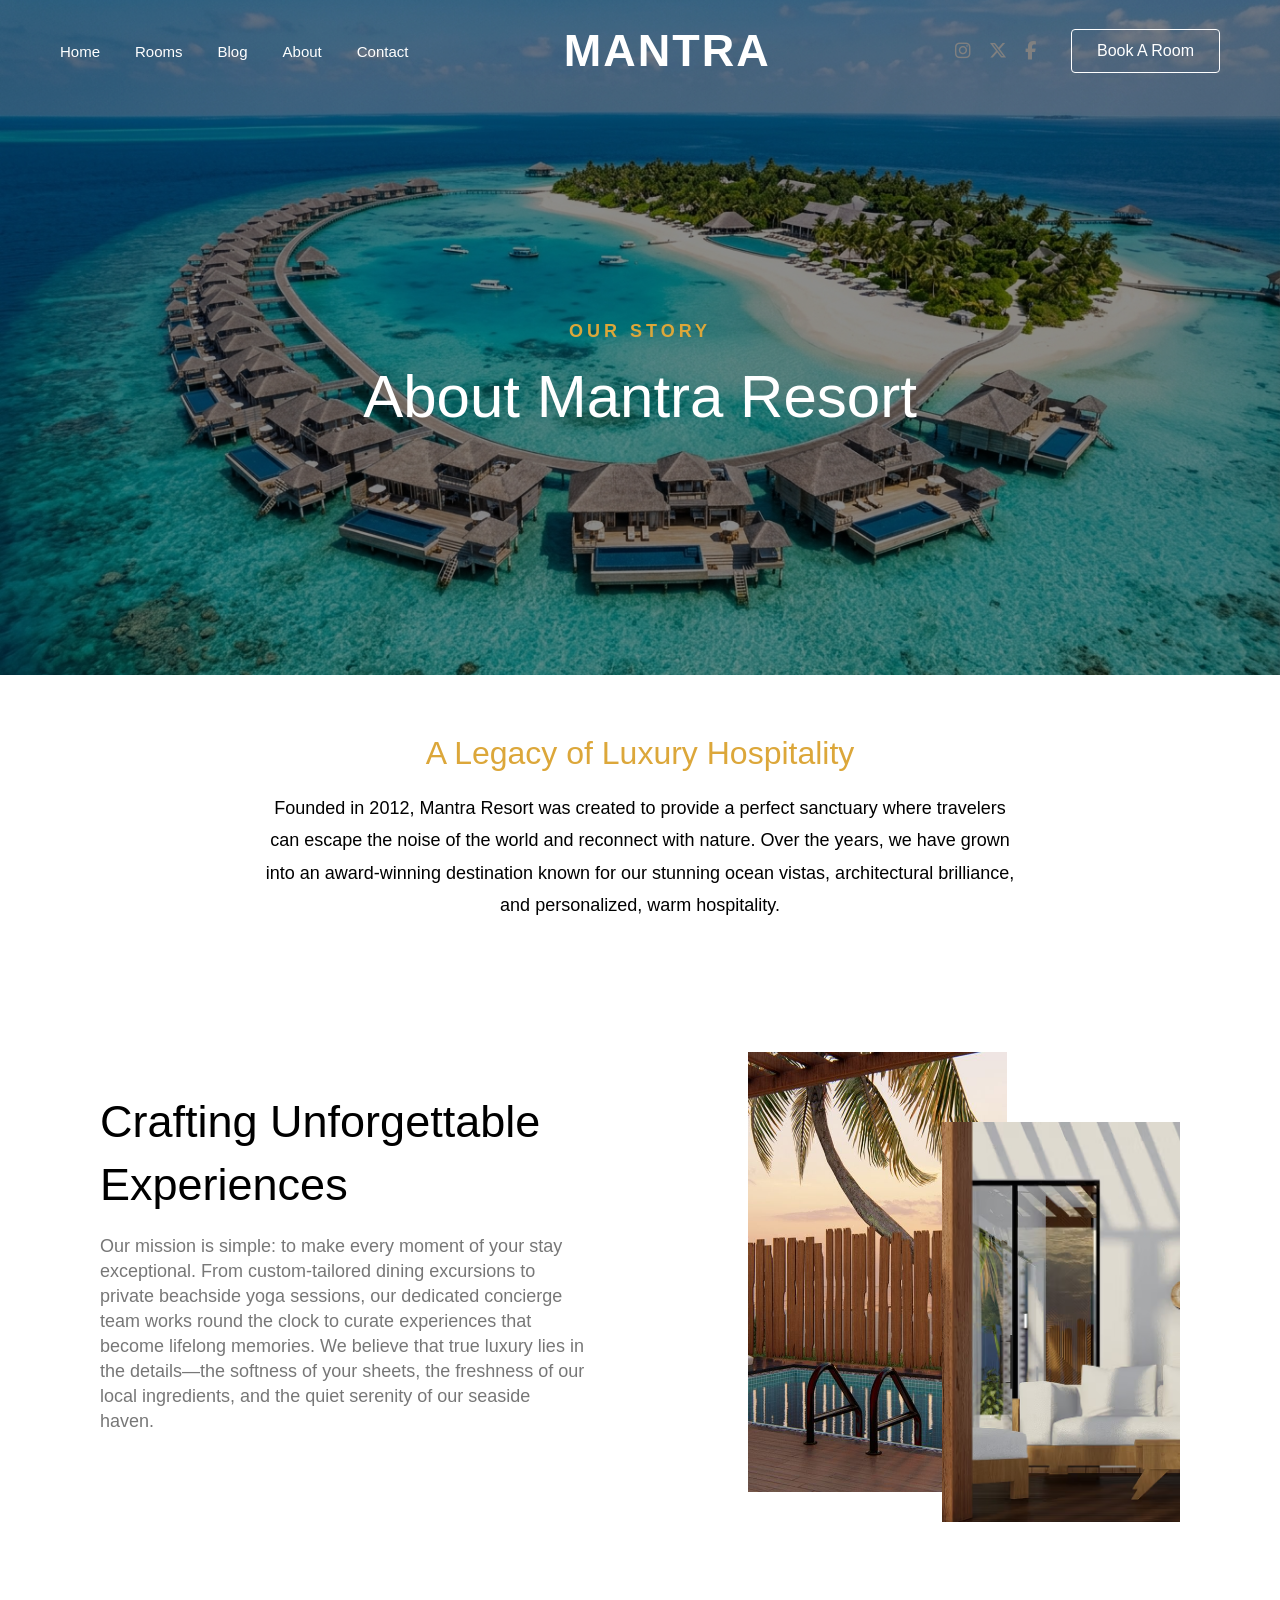
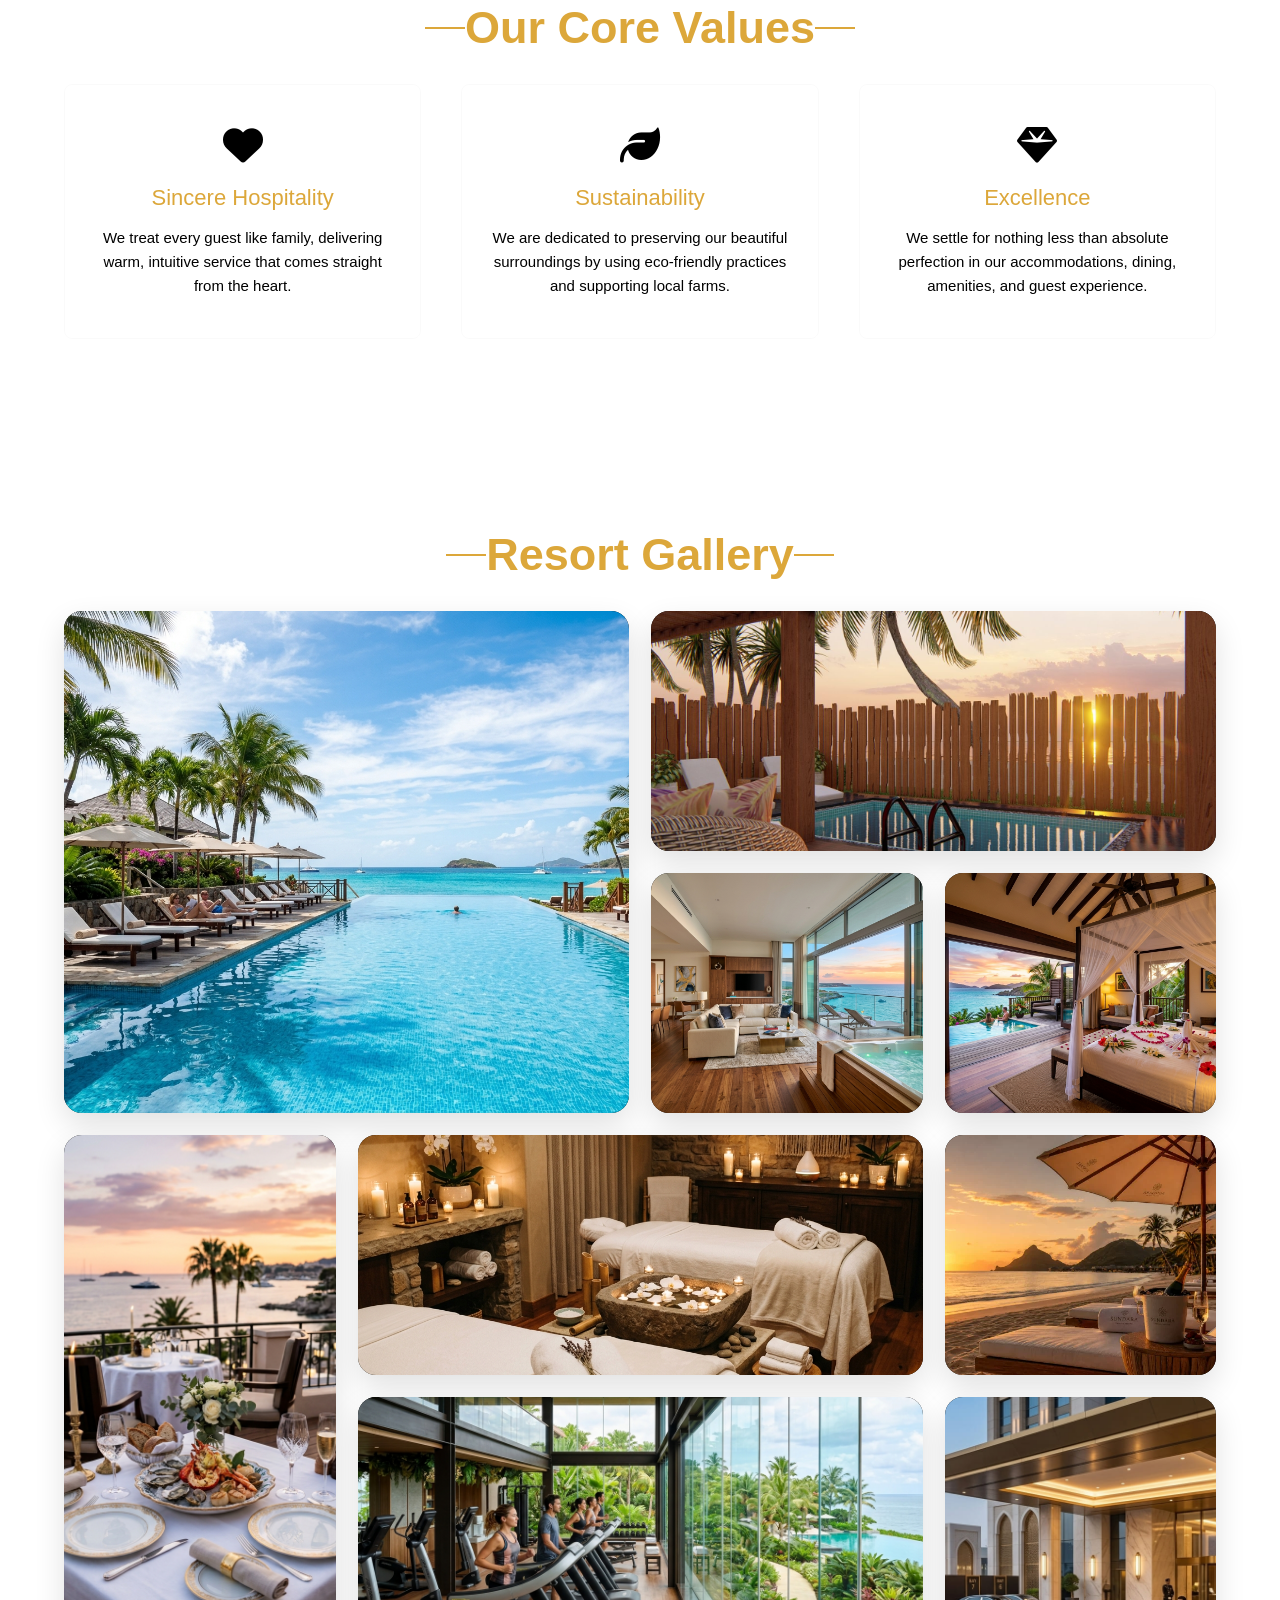
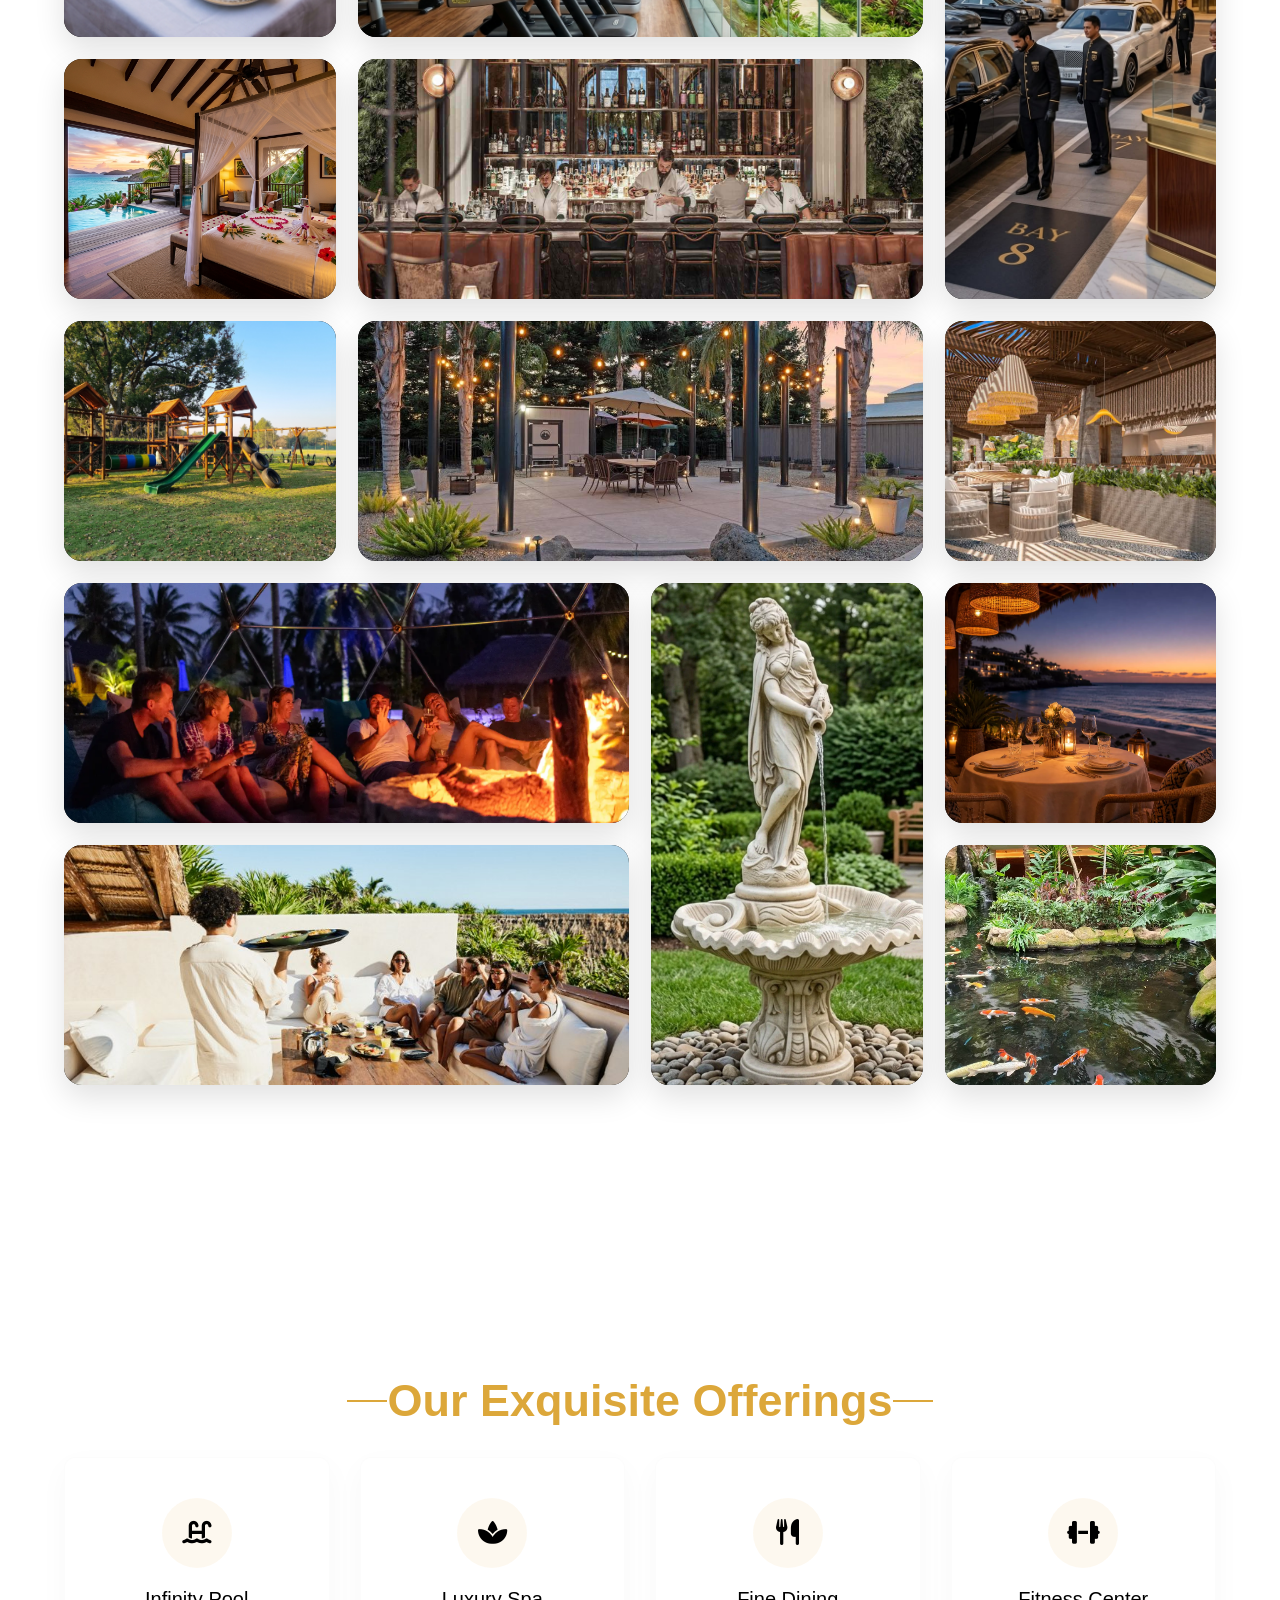
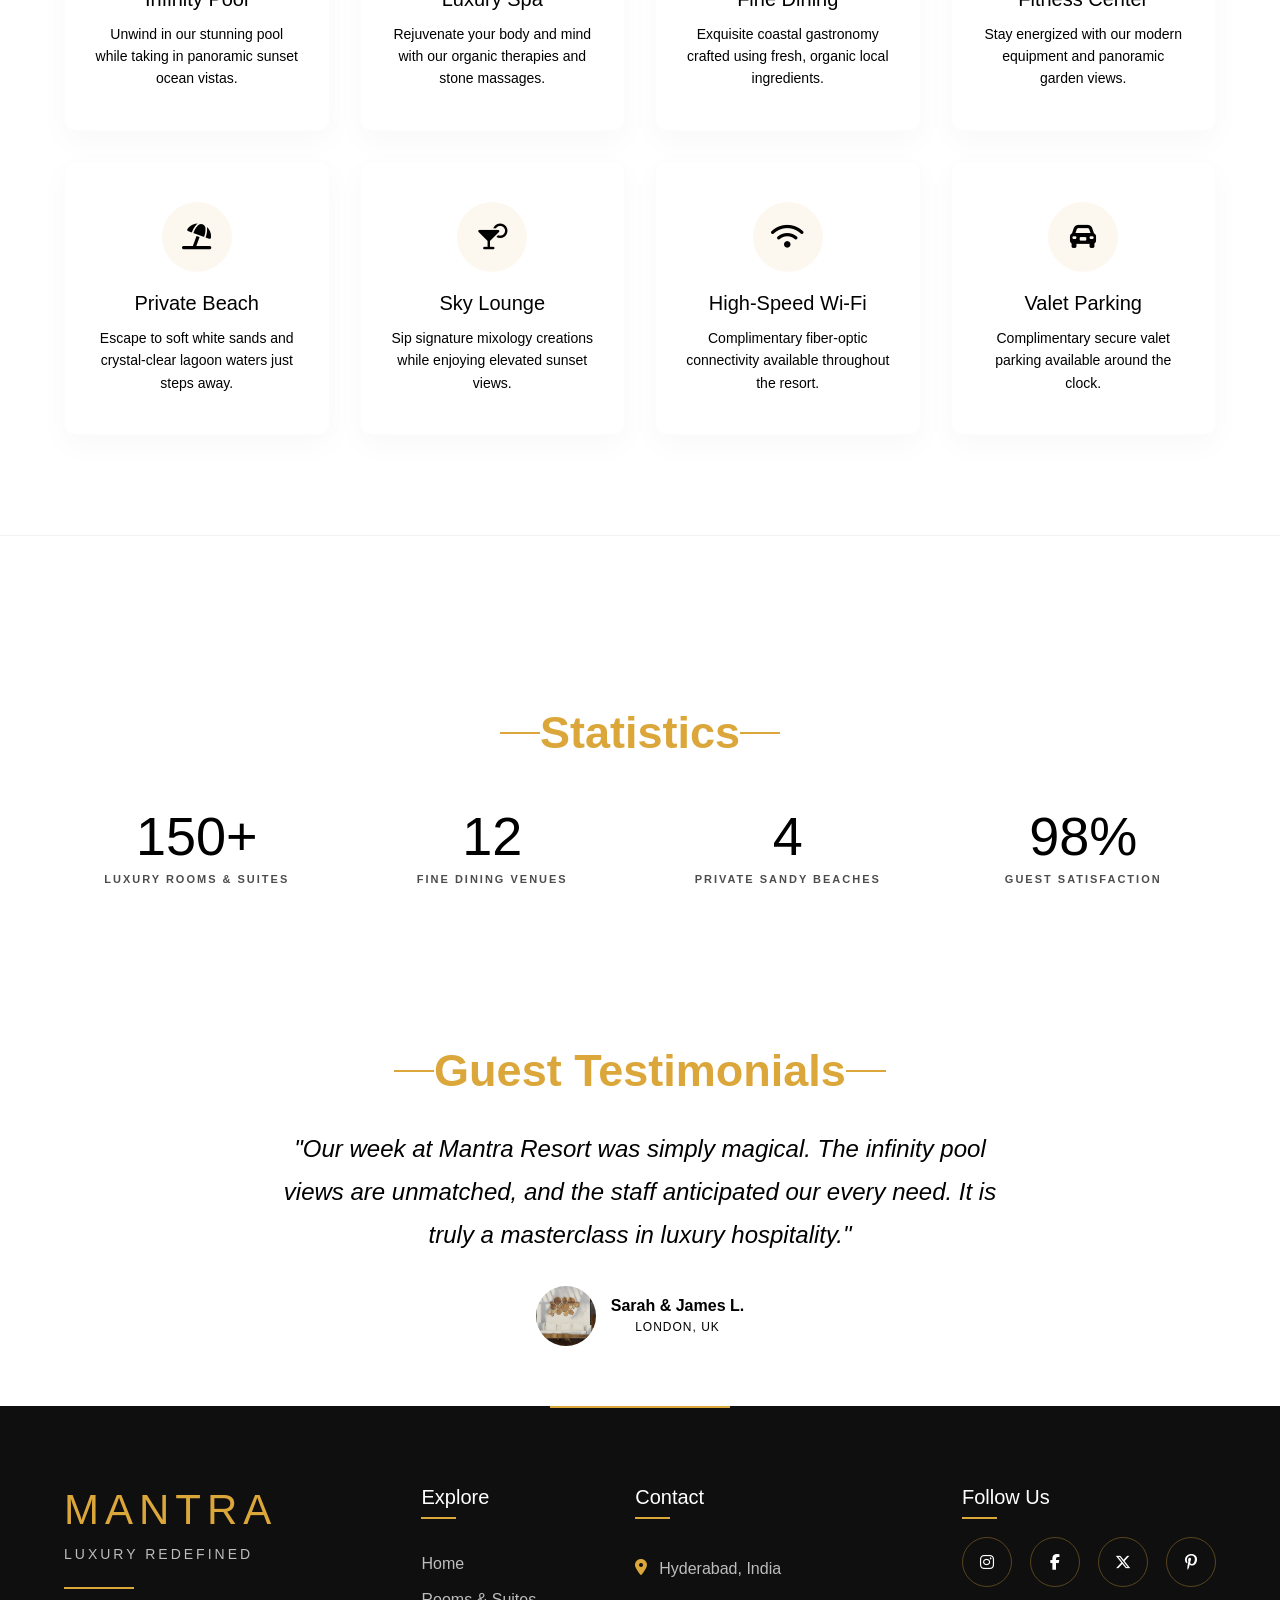
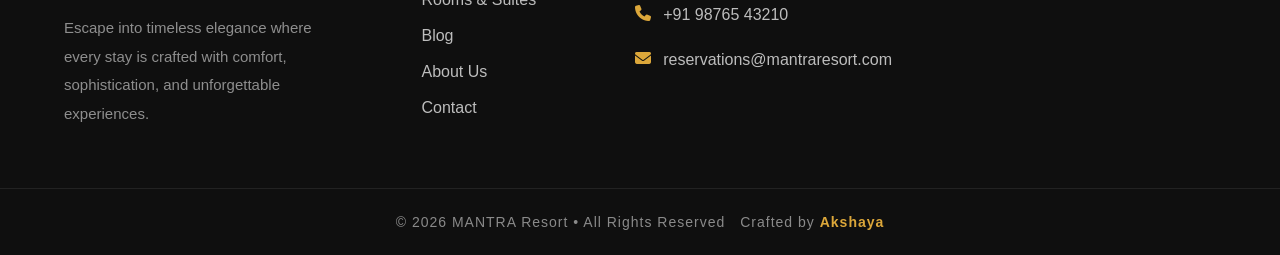
==== about.html @ 1b69bf67 "first commit" ====
<!DOCTYPE html>
<html lang="en">
	<head>
		<meta charset="UTF-8">
		<meta name="viewport" content="width=device-width, initial-scale=1.0">
		<title>About Us | Mantra Resort</title>
		<meta
			name="description"
			content="Learn about the history, team, values, and client testimonials of Mantra Resort."
		>
		<!-- Font Awesome Icons -->
		<link
			rel="stylesheet"
			href="https://cdnjs.cloudflare.com/ajax/libs/font-awesome/6.7.2/css/all.min.css"
		>
		<!-- Google Fonts -->
		<link rel="preconnect" href="https://fonts.googleapis.com">
		<link rel="preconnect" href="https://fonts.gstatic.com" crossorigin>
		<link href="https://fonts.googleapis.com/css2?family=Inter:wght@300;400;500;600&family=Playfair+Display:ital,wght@0,300;0,400;0,600;0,700;1,400&display=swap" rel="stylesheet">
		<!-- Stylesheets -->
		<link rel="stylesheet" href="styles/header.css">
		<link rel="stylesheet" href="styles/main.css">
		<link rel="stylesheet" href="styles/about.css">
	</head>
	<body>
		<!-- Transparent Header Scrolled -->
		<header>
			<nav class="header">
				<div class="nav-left">
					<a href="index.html">Home</a>
					<a href="rooms.html">Rooms</a>
					<a href="blog.html">Blog</a>
					<a href="about.html" class="active">About</a>
					<a href="contact.html">Contact</a>
				</div>
				<div class="nav-middle">
					<h1 class="logo">MANTRA</h1>
				</div>
				<div class="nav-right">
					<div class="social-icons">
						<a href="#" aria-label="Instagram"><i class="fa-brands fa-instagram"></i></a>
						<a href="#" aria-label="X"><i class="fa-brands fa-x-twitter"></i></a>
						<a href="#" aria-label="Facebook"><i class="fa-brands fa-facebook-f"></i></a>
					</div>
					<a href="rooms.html" class="roomBooking">Book A Room</a>
				</div>
			</nav>
		</header>
		<!-- Hero Banner Mini -->
		<div class="banner1">
			<img src="images/banner3.jpg">
			<div class="experience-overlay" style="margin-top: 50px;">
				<h4>Our Story</h4>
				<h2>About Mantra Resort</h2>
			</div>
		</div>
		<!-- History / Story Section -->
		<section class="about-story-section">
			<div class="about-intro">
				<h3>A Legacy of Luxury Hospitality</h3>
				<p>
					Founded in 2012, Mantra Resort was created to provide a perfect sanctuary where travelers 
					can escape the noise of the world and reconnect with nature. Over the years, we have grown into 
					an award-winning destination known for our stunning ocean vistas, architectural brilliance, 
					and personalized, warm hospitality.
				</p>
			</div>
			<div class="about-us" style="margin-bottom: 0;">
				<div class="about-text">
					<h2>Crafting Unforgettable Experiences</h2>
					<p class="about-description">
						Our mission is simple: to make every moment of your stay exceptional.	From custom-tailored dining excursions to private
						 beachside yoga sessions, our dedicated concierge team works round the clock to 
						 curate experiences that become lifelong memories. We believe that true luxury lies in the details—the
						  softness of your sheets, the freshness of our local ingredients, and the quiet serenity of our seaside haven.
					</p>
				</div>
				<div class="about-images">
					<div class="about1-img">
						<img src="images/about1.jpg" alt="Resort entrance facade">
					</div>
					<div class="about2-img">
						<img src="images/about2.jpg" alt="Interior view overlooking beach">
					</div>
				</div>
			</div>
		</section>
		<!-- Core Values Section -->
		<section class="values-section">
			<h2 class="heading">Our Core Values</h2>
			<div class="values-grid">
				<div class="value-card">
					<i class="fa-solid fa-heart"></i>
					<h3>Sincere Hospitality</h3>
					<p>We treat every guest like family, delivering warm, intuitive service that comes straight from the heart.</p>
				</div>
				<div class="value-card">
					<i class="fa-solid fa-leaf"></i>
					<h3>Sustainability</h3>
					<p>We are dedicated to preserving our beautiful surroundings by using eco-friendly practices and supporting local farms.</p>
				</div>
				<div class="value-card">
					<i class="fa-solid fa-gem"></i>
					<h3>Excellence</h3>
					<p>We settle for nothing less than absolute perfection in our accommodations, dining, amenities, and guest experience.</p>
				</div>
			</div>
		</section>
		<!-- Gallery Section -->
    <section class="gallery-section">
      <h2 class="heading">Resort Gallery</h2>

      <div class="gallery-grid">
        <!-- Gallery Item 1 -->
        <div class="gallery-item">
          <img src="images/gallery_pool.jpg" alt="Mantra Sunset Infinity Pool">
        </div>
        <!-- Gallery Item 2 -->
        <div class="gallery-item">
          <img src="images/about1.jpg" alt="Mantra Luxury Lobby">

        </div>
        <!-- Gallery Item 3 -->
        <div class="gallery-item">
          <img src="images/gallery_room_2.jpg" alt="Mantra Sea View Suite Suite Bedroom">
        </div>
				<!-- Gallery Item 4 -->
        <div class="gallery-item">
          <img src="images/gallery_room_3.jpg" alt="Mantra Sea View Suite Suite Bedroom">
        </div>
        <!-- Gallery Item 5 -->
        <div class="gallery-item">
          <img src="images/gallery_dining.jpg" alt="Mantra Beachfront Candlelit Dining">
        </div>
        <!-- Gallery Item 6 -->
        <div class="gallery-item">
          <img src="images/gallery_spa.jpg" alt="Mantra Stone Massage Treatment Room">

        </div>
        <!-- Gallery Item 7 -->
        <div class="gallery-item">
          <img src="images/beach.webp" alt="Mantra Private Sandy Beach Cabana">
        </div>
			<!-- Gallery Item 8 -->
        <div class="gallery-item">
          <img src="images/gallery_gym.jpg" alt="Mantra Sea View Gym">
        </div>
				<!-- Gallery Item 9 -->
        <div class="gallery-item">
          <img src="images/parking.jpg" alt="Mantra Sea View Suite Suite Bedroom">
        </div>
				<!-- Gallery Item 10 -->
        <div class="gallery-item">
          <img src="images/gallery_room_3.jpg" alt="Mantra Sea View Suite Suite Bedroom">
        </div>
				<!-- Gallery Item 11 -->
		<div class="gallery-item">
          <img src="images/bar.jpg" alt="Mantra Bar">
        </div>
				<!-- Gallery Item 12 -->
		<div class="gallery-item">
          <img src="images/play_area.jpg" alt="Mantra Children Play Area">
        </div>
		<!-- Gallery Item 13 -->
		<div class="gallery-item">
          <img src="images/hangout.jpg" alt="Mantra Hangout Area">
        </div>
				<!-- Gallery Item 14 -->
		<div class="gallery-item">
          <img src="images/dining.webp" alt="Mantra Dining Area">
        </div>
				<!-- Gallery Item 15 -->
		<div class="gallery-item">
          <img src="images/bonfire.webp" alt="Mantra Bonfire Events">
        </div>
				<!-- Gallery Item 16 -->
		<div class="gallery-item">
          <img src="images/fountain.webp" alt="Mantra Fountain">
        </div>
				<!-- Gallery Item 17 -->
		<div class="gallery-item">
          <img src="images/dining1.webp" alt="Mantra Dining Area">
        </div>
				<!-- Gallery Item 18 -->
		<div class="gallery-item">
          <img src="images/out.jpg" alt="Mantra Out Activity">
        </div>

		<!-- Gallert Item 19-->
		<div class="gallery-item">
          <img src="images/fish_pond.jpeg" alt="Mantra Fish Pond">
        </div>
      </div>
    </section>

	    <!-- Amenities Section (Boutique Icon Card Style for About Page) -->
    <section class="about-amenities-section">
      <h2 class="heading">Our Exquisite Offerings</h2>

      <div class="about-amenities-grid">
        <!-- Amenity 1 -->
        <div class="about-amenity-card">
          <div class="about-amenity-icon">
            <i class="fa-solid fa-water-ladder"></i>
          </div>
          <h3>Infinity Pool</h3>
          <p>Unwind in our stunning pool while taking in panoramic sunset ocean vistas.</p>
        </div>

        <!-- Amenity 2 -->
        <div class="about-amenity-card">
          <div class="about-amenity-icon">
            <i class="fa-solid fa-spa"></i>
          </div>
          <h3>Luxury Spa</h3>
          <p>Rejuvenate your body and mind with our organic therapies and stone massages.</p>
        </div>

        <!-- Amenity 3 -->
        <div class="about-amenity-card">
          <div class="about-amenity-icon">
            <i class="fa-solid fa-utensils"></i>
          </div>
          <h3>Fine Dining</h3>
          <p>Exquisite coastal gastronomy crafted using fresh, organic local ingredients.</p>
        </div>

        <!-- Amenity 4 -->
        <div class="about-amenity-card">
          <div class="about-amenity-icon">
            <i class="fa-solid fa-dumbbell"></i>
          </div>
          <h3>Fitness Center</h3>
          <p>Stay energized with our modern equipment and panoramic garden views.</p>
        </div>

        <!-- Amenity 5 -->
        <div class="about-amenity-card">
          <div class="about-amenity-icon">
            <i class="fa-solid fa-umbrella-beach"></i>
          </div>
          <h3>Private Beach</h3>
          <p>Escape to soft white sands and crystal-clear lagoon waters just steps away.</p>
        </div>

        <!-- Amenity 6 -->
        <div class="about-amenity-card">
          <div class="about-amenity-icon">
            <i class="fa-solid fa-martini-glass-citrus"></i>
          </div>
          <h3>Sky Lounge</h3>
          <p>Sip signature mixology creations while enjoying elevated sunset views.</p>
        </div>

        <!-- Amenity 7 -->
        <div class="about-amenity-card">
          <div class="about-amenity-icon">
            <i class="fa-solid fa-wifi"></i>
          </div>
          <h3>High-Speed Wi-Fi</h3>
          <p>Complimentary fiber-optic connectivity available throughout the resort.</p>
        </div>

        <!-- Amenity 8 -->
        <div class="about-amenity-card">
          <div class="about-amenity-icon">
            <i class="fa-solid fa-car-rear"></i>
          </div>
          <h3>Valet Parking</h3>
          <p>Complimentary secure valet parking available around the clock.</p>
        </div>
      </div>
    </section>
		    <!-- Statistics Section -->
    <section class="stats-section">
		<h1 class="heading">Statistics</h1>
      <div class="stats-grid">
        <div class="stats-card">
          <div class="stats-number">150+</div>
          <div class="stats-label">Luxury Rooms & Suites</div>
        </div>
        <div class="stats-card">
          <div class="stats-number">12</div>
          <div class="stats-label">Fine Dining Venues</div>
        </div>
        <div class="stats-card">
          <div class="stats-number">4</div>
          <div class="stats-label">Private Sandy Beaches</div>
        </div>
        <div class="stats-card">
          <div class="stats-number">98%</div>
          <div class="stats-label">Guest Satisfaction</div>
        </div>
      </div>
    </section>
		<!-- Testimonials Slider Section -->
		<section class="testimonials-section">
			<h2 class="heading">Guest Testimonials</h2>
			<div class="testimonial-slider">
				<div class="testimonial-item">
					<p>
						"Our week at Mantra Resort was simply magical. The infinity pool views are unmatched, and the staff anticipated our every need. It is truly a masterclass in luxury hospitality."
					</p>
					<div class="testimonial-author">
						<div class="author-img">
							<img src="images/about2.jpg" alt="Guest Portrait">
						</div>
						<div class="author-info">
							<h4>Sarah & James L.</h4>
							<span>London, UK</span>
						</div>
					</div>
				</div>
			</div>
		</section>
		<!--Footer Section-->
		<footer>
			<div class="footer-content">
				<div class="footer-brand">
					<h2>MANTRA</h2>
					<p>Luxury Redefined</p>

					<span class="footer-line"></span>

					<p class="footer-description">
						Escape into timeless elegance where every stay is crafted with
						comfort, sophistication, and unforgettable experiences.
					</p>
				</div>
			

				<div class="footer-links">
					<h3>Explore</h3>

					<a href="index.html">Home</a>
					<a href="rooms.html">Rooms & Suites</a>
					<a href="blog.html">Blog</a>
					<a href="about.html">About Us</a>
					<a href="contact.html">Contact</a>
				</div>

				<div class="footer-contact">
					<h3>Contact</h3>
					<p>
						<i class="fa-solid fa-location-dot"></i>
						Hyderabad, India
					</p>
					<p>
						<i class="fa-solid fa-phone"></i>
						+91 98765 43210
					</p>
					<p>
						<i class="fa-solid fa-envelope"></i>
						reservations@mantraresort.com
					</p>
				</div>

				<div class="footer-social">
					<h3>Follow Us</h3>
					<div class="social-icons-footer">
						<a href="#">
							<i class="fa-brands fa-instagram"></i>
						</a>

						<a href="#">
							<i class="fa-brands fa-facebook-f"></i>
						</a>

						<a href="#">
							<i class="fa-brands fa-x-twitter"></i>
						</a>

						<a href="#">
							<i class="fa-brands fa-pinterest-p"></i>
						</a>
					</div>
				</div>
			</div>
			<div class="footer-bottom">
				<p>
					© 2026 MANTRA Resort • All Rights Reserved
				</p>
				<p>
					Crafted by <span>Akshaya</span>
				</p>
			</div>
		</footer>
		<!-- Header Scroll Script -->
		<script>
			const header = document.querySelector(".header");
			window.addEventListener("scroll", function(){
				if(window.scrollY > 80){
					header.classList.add("scrolled");
				} else {
					header.classList.remove("scrolled");
				}
			});
		</script>
	</body>
</html>
---- styles/header.css ----
*{
	margin:0;
	padding:0;
	box-sizing:border-box;
}

body{
	font-family:Arial, Helvetica, sans-serif;
	position: relative;
	
}

section{
	margin-bottom: 60px;
}

.header{

	position:absolute;

	top:0;
	left:0;
	right:0;

	display:grid;
	grid-template-columns:1fr auto 1fr;
	align-items:center;
	padding:30px 70px;

	z-index:100;

	background: rgba(0,0,0,0.25);
  
}

.nav-left{

	display:flex;
	gap:35px;
}

.nav-left a{

	color:white;
	text-decoration:none;
	font-size:15px;
	transition:0.3s;
	position: relative;
}

/* Underline */

.nav-left a::after {
  content: "";
  position: absolute;
  left: 0;
  bottom: -4px;
  width: 0;
  height: 2px;
  background: white;
  transition: width 0.35s ease;
}

.nav-left a:hover::after {
  width: 100%;
}

.logo{

	color:white;
	font-size:45px;
	letter-spacing:2px;
	padding-right: 29px;
}

.nav-right {
	display:flex;
	align-items:center;
	gap:35px;
	justify-self:end;
  flex-direction: row;
  flex-wrap: wrap;
}
.social-icons{

	font-size: 15px;
	display:flex;
	gap:18px;
}

.social-icons a{

	color:grey;
	text-decoration:none;
	font-size:18px;
	transition:0.3s;
}

.social-icons a:hover{

	color:#ffffff;
}

.roomBooking{

	text-decoration:none;
	color:white;
	border:1px solid white;
	padding:12px 25px;
	border-radius:4px;
	transition:0.7s;
}

.roomBooking:hover{

	background:#dca73a;
	border-color:#dca73a;
}
/* 1. Tablets & Smaller Laptops (Max-width: 1024px) */
@media (max-width: 1024px) {
  .header {
    padding: 20px 40px; /* Bring the padding in so it doesn't squish elements */
  }
  .logo {
    font-size: 36px;
    padding-right: 15px;
  }
  .nav-left, 
  .nav-right {
    gap: 20px; /* Reduce gaps to save space */
  }
}
/* 2. Mobile Landscape & Small Tablets (Max-width: 768px) */
@media (max-width: 768px) {
  .header {
    /* Switch from a 3-column grid to a vertical flex layout so elements don't overlap */
    display: flex;
    flex-direction: column;
    align-items: center;
    gap: 20px;
    padding: 20px;
    
    /* 
      Optionally toggle absolute positioning. Since the header becomes taller on mobile, 
      setting it to 'relative' prevents it from overlaying too much hero/banner text.
    */
    position: relative; 
    background: rgba(0, 0, 0, 0.85); /* Darken the header overlay for better readability */
  }
  .logo {
    padding-right: 0;
    font-size: 32px;
  }
  .nav-left {
    justify-content: center;
    flex-wrap: wrap; /* Allows links to wrap elegantly on small widths */
    gap: 15px;
  }
  .nav-left a {
    font-size: 14px;
  }
  .nav-right {
    flex-direction: column;
    align-items: center;
    gap: 15px;
    width: 100%;
  }
  .social-icons {
    gap: 20px;
  }
  .roomBooking {
    width: 100%;
    max-width: 280px; /* Button expands to fill mobile width naturally, up to a limit */
    text-align: center;
    padding: 10px 20px;
  }
}
/* 3. Portrait Mobile Devices (Max-width: 480px) */
@media (max-width: 480px) {
  .header {
    padding: 15px;
    gap: 15px;
  }
  .logo {
    font-size: 28px;
  }
  .nav-left {
    gap: 12px;
  }
  .nav-left a {
    font-size: 13px;
  }
  .social-icons a {
    font-size: 16px;
  }
  .roomBooking {
    font-size: 14px;
    padding: 8px 15px;
  }
}
---- styles/main.css ----
.banner1{

	height:100vh;
	position:relative;
	overflow:hidden;
	margin-bottom:60px;

	display:flex;
	justify-content:center;
	align-items:center;
}

.header{

	position:fixed;
	top:0;
	left:0;
	right:0;

	display:flex;
	justify-content:space-between;
	align-items:center;

	padding:25px 60px;
	background:transparent;
	z-index:1000;

  transform:translateY(-100%);
	animation:headerDrop 1s forwards;

	transition:
		background-color .4s ease,
		padding .4s ease,
		transform .4s ease;
}

@keyframes headerDrop{

	from{
		transform:translateY(-100%);
	}

	to{
		transform:translateY(0);
	}

}

.header.scrolled{

	background-color:rgba(15,15,15,.95);

	padding:18px 60px;
	box-shadow:0 5px 20px rgba(0,0,0,.2);

	transform:translateY(0);
}
/* Dark overlay */

.banner1::before{
	content:"";
	position:absolute;
	inset:0;
	background:rgba(7, 7, 7, 0.35);
}

/* Hero text */

.hero-content{

	position:absolute;
	top:50%;
	left:50%;
	transform:translate(-50%,-50%);
	text-align:center;
	color:white;
	z-index:10;
}

.hero-content p{

	font-size:22px;
	letter-spacing:3px;
	margin-bottom:20px;
  color: #dca73a;
}

.hero-content h2{

	font-size:70px;
	margin-bottom:40px;

}


.hero-btn{

	text-decoration:none;
	color:#dca73a;
	border:2px solid #dca73a;
	padding:16px 35px;
	font-size:18px;
	transition: all 0.3s ease;

}

.hero-btn:hover{

  color: white;
	background:#dca73a;
	border-color:#dca73a;
}

.about-us{
	display: flex;
	justify-content: space-between;
	align-items: center;
	padding: 50px 100px;
}

.about-text{

	width:45%;
}
.heading{
	display:flex;
	align-items:center;
	justify-content: center;
	margin: 30px;
	font-size: 45px;
	color:#dca73a;
}

.heading::before{
	content:"";
	width:40px;
	height:2px;
	background:#dca73a;
}
.heading::after{
	content:"";
	width:40px;
	height:2px;
	background:#dca73a;
}
.about-text h2{

	font-size:45px;
	font-weight:300;
	line-height:63px;
	margin-bottom:18px;
}

.about-description{

	color:#777;
	line-height:25px;
	font-size:18px;
	margin-bottom:20px;
}

.about-images{

	width:40%;
	position:relative;
}

.about1-img{

	width:60%;
	height:440px;
}

.about1-img img{

	width:100%;
	height:100%;

	object-fit:cover;

	display:block;
}

.about2-img{

	width:55%;
	height:400px;

	position:absolute;

	right:0;
	top:70px;
}

.about2-img img{

	width:100%;
	height:100%;

	object-fit:cover;
	object-position: left;

	display:block;
}

.learn-more{
	color:#dca73a;
	position: relative;
	text-decoration: none;
	transition: 0.3s;
}

.learn-more::after{
	content: "";
	position: absolute;
	left:50%; right: 0; bottom: -4px; /* Gap below the text */
	width: 0px; height: 2px;
	background-color:#dca73a;

	transform: translateX(-50%);
	transition: width 0.35s ease;
}

.learn-more:hover::after{
	width: 100%;
}


.about-us{
	margin-bottom:40px ;
}

.amenities{
  display:grid;
  grid-template-columns:1fr 1fr;
  gap:35px 60px;

  width:90%;
  margin:60px auto;
}

.amenity{
  display:flex;
  align-items:center;
  gap:25px;

  padding:20px;
  border-radius:15px;

  transition:.35s ease;
}

.amenity:hover{
  transform:translateY(-6px);
  box-shadow:0 12px 30px rgba(0,0,0,.12);
}

.amenity-image{
  width:140px;
  height:140px;

  flex-shrink:0;
}


.amenity-image img{
  width:100%;
  height:100%;

  object-fit:cover;
  border-radius:50%;
  border:4px solid #dca73a;
}

.amenity-text h2{
  margin-bottom:10px;
  font-size:28px;
  font-weight:400;
}

.amenity-text p{
  color:#777;
  line-height:1.6;
  font-size:16px;
}
.experience{

  position:relative;

  width:100%;
  height:80vh;
  overflow:hidden;
  margin:100px 0;
}
.experience-video{

  position:absolute;
  inset:0;
  width:100%;
  height:100%;
  object-fit:cover;
}
.experience::before{

  content:"";
  position:absolute;
  inset:0;
  background:rgba(0,0,0,.45);

  z-index:1;
}
.experience-overlay{

  position:absolute;
  top:50%;
  left:50%;

  transform:translate(-50%,-50%);
  text-align:center;
  color:white;
  z-index:2;
  width:70%;
}
.experience-overlay h4{

  color:#dca73a;
  letter-spacing:4px;
  font-size:18px;
  margin-bottom:20px;
  text-transform:uppercase;
}
.experience-overlay h2{

  font-size:60px;
  font-weight:300;
  margin-bottom:25px;
}
.experience-overlay p{

  width:70%;
  margin:auto;

  line-height:1.8;
  font-size:18px;
  margin-bottom:40px;
}
.experience-link{

  position:relative;
  display:inline-block;
  color:white;
  text-decoration:none;
  font-size:20px;
  letter-spacing:1px;
  transition:.3s;
}
.experience-link::after{

  content:"";
  position:absolute;
  left:50%;
  bottom:-6px;

  transform:translateX(-50%);
  width:0;  height:2px;

  background:#dca73a;
  transition:width .35s ease;
}
.experience-link:hover{

  color:#dca73a;
}

.experience-link:hover::after{

  width:100%;
}

.rooms{

    width:90%;
    margin:80px auto;

    display:grid;

    grid-template-columns:repeat(2,1fr);

    grid-template-areas:

    "featured featured"
    "left right"
    "bottom bottom";

    gap:30px;
}

.room-card-featured{

    grid-area:featured;
}

.room-card-left{

    grid-area:left;
}

.room-card-right{

    grid-area:right;
}

.room-card-bottom{

    grid-area:bottom;
}

.room-card-featured,
.room-card-left,
.room-card-right,
.room-card-bottom{

    position:relative;
    overflow:hidden;

    border-radius:22px;

    cursor:pointer;

    box-shadow:0 15px 40px rgba(0,0,0,.18);

    transition:.45s;
}
.room-card-featured{

    height:520px;
}

.room-card-left{

    height:340px;
}

.room-card-right{

    height:340px;
}

.room-card-bottom{

    height:420px;
}

.room-card-featured:hover,
.room-card-left:hover,
.room-card-right:hover,
.room-card-bottom:hover{

    transform:translateY(-10px);
    box-shadow:0 25px 60px rgba(0,0,0,.25);
}

.room-card{
    position:relative;
    overflow:hidden;
    cursor:pointer;

    width:100%;
    height:350px;

    border-radius:20px;
    box-shadow:0 10px 30px rgba(0,0,0,.15);
    transition:transform .8s ease, box-shadow .45s ease;

    background:white;
    border:2px solid rgba(220,166,58,.384);
}

.room-image{

    width:100%;
    height:100%;
    overflow:hidden;
}

.room-image img{

    width:100%;
    height:100%;

    object-fit:cover;

    transition:.8s;
}
.room-card:hover{
	transform:translateY(-12px);
	box-shadow:0 22px 45px rgba(0,0,0,.28);
  	box-shadow:
      0 25px 45px rgba(0,0,0,.28),
      0 0 0 1px rgba(220,167,58,.35);
}

.room-card:hover .room-image img{
  transform: scale(1.08);
}

/* Bottom information */

.room-details{
  position: absolute;
  left: 0;
  right: 0;
  bottom: 0;

  padding: 30px;

  color: white;

  background:linear-gradient(
    to top,
    rgba(0,0,0,.95),
    rgba(0,0,0,.55),
    transparent
  );

  transform: translateY(25px);
  transition: all .4s ease;
}

/* Move details slightly up */

.room-card-left:hover .room-details,
.room-card-right:hover .room-details,
.room-card-bottom:hover .room-details,
.room-card-featured:hover .room-details{
    transform:translateY(0);
}

.room-card-left:hover .room-description,
.room-card-right:hover .room-description,
.room-card-bottom:hover .room-description,
.room-card-featured:hover .room-description,

.room-card-left:hover .book-btn,
.room-card-right:hover .book-btn,
.room-card-bottom:hover .book-btn,
.room-card-featured:hover .book-btn{
    opacity:1;
    transform:translateY(0);
}
/* Price */

.room-price{
  color: #dca73a;
  font-size: 18px;
  font-weight: 600;
  margin-bottom: 8px;
}

/* Room title */

.room-details h2{
  font-size: 28px;
  font-weight: 300;
  margin-bottom: 12px;
}

/* Description */

.room-description{
  font-size: 13px;
  line-height: 1.6;
  margin-bottom: 20px;

  opacity: 0;
  transform: translateY(15px);
  transition: all .4s ease;
  transition-delay: 0.05s;
}

/* Book button */


.book-btn {
  display: inline-block;
  padding: 10px 22px;
  border: 2px solid white;
  border-radius: 30px;
  color: white;
  text-decoration: none;

  opacity: 0;
  transform: translateY(15px);
  transition: all .4s ease;
  transition-delay: 0.1s;

  font-weight:600;
  transition:.35s ease;
}

.book-btn:hover{
	background:#dca73a;
	border-color:#dca73a;
	color:white;
	transform:translateY(-3px);
}

/* Show hidden content on hover */

.room-card:hover .room-description,
.room-card:hover .book-btn{
  opacity: 1;
}


.room-card:hover .book-btn{
	opacity:1;
	transform:translateY(0);
}

.reviews-section {
  background-color: var(--color-light);
  padding: 100px 0;
}

.reviews-grid {
  display: grid;
  grid-template-columns: repeat(3, 1fr);
  gap: 30px;
  width: 90%;
  max-width: 1200px;
  margin: 0 auto;
}

.review-item {
  background-color: #ffffff;
  padding: 40px 30px;
  border-radius: 12px;
  box-shadow: 0 10px 30px rgba(0, 0, 0, 0.03);
  border: 1px solid rgba(0, 0, 0, 0.02);
  transition: var(--transition-smooth);
  display: flex;
  flex-direction: column;
  justify-content: space-between;
}

.review-item:hover {
  transform: translateY(-8px);
  box-shadow: 0 15px 35px rgba(0, 0, 0, 0.08);
  border-color: rgba(220, 166, 58, 0.15);
}

.stars {
  color: var(--color-primary);
  font-size: 14px;
  margin-bottom: 15px;
}

.review-text {
  font-family: var(--font-serif);
  font-style: italic;
  color: var(--color-text-dark);
  font-size: 16px;
  line-height: 1.7;
  margin-bottom: 25px;
}

.review-author {
  display: flex;
  align-items: center;
  gap: 15px;
}

.author-avatar {
  width: 50px;
  height: 50px;
  border-radius: 50%;
  overflow: hidden;
  border: 2px solid var(--color-primary);
  box-shadow: 0 4px 10px rgba(0, 0, 0, 0.05);
}

.author-avatar img {
  width: 100%;
  height: 100%;
  object-fit: cover;
}

.author-meta h4 {
  font-size: 15px;
  font-weight: 600;
  color: var(--color-dark);
  margin-bottom: 2px;
}

.author-meta span {
  font-size: 11px;
  color: var(--color-text-muted);
  text-transform: uppercase;
  letter-spacing: 1px;
}
/*
@media (max-width: 968px) {
  /* This changes the grid layout from 3 columns to 1 column, stacking reviews vertically 
  .reviews-grid {
    grid-template-columns: 1fr;
    gap: 25px;
  }
}*/

/*
.newsletter-banner-section {
  position: relative;
  padding: 120px 0;
  background-image: url('../images/hero.jpg'); /* References the generated hero media file 
  background-size: cover;
  background-position: center;
  background-attachment: fixed; /* Parallax scrolling effect 
  display: flex;
  justify-content: center;
  align-items: center;
}

.newsletter-banner-section::before {
  content: "";
  position: absolute;
  inset: 0;
  background: rgba(18, 18, 18, 0.7); /* Translucent dark filter
  z-index: 1;
}

.newsletter-banner-content {
  position: relative;
  z-index: 2;
  width: 90%;
  max-width: 800px;
  text-align: center;
  color: #ffffff;
  background: rgba(255, 255, 255, 0.03);
  backdrop-filter: blur(12px);
  -webkit-backdrop-filter: blur(12px);
  border: 1px solid rgba(255, 255, 255, 0.1);
  padding: 60px 40px;
  border-radius: 16px;
  box-shadow: 0 20px 50px rgba(0, 0, 0, 0.3);
}

.newsletter-banner-content h2 {
  font-family: var(--font-serif);
  font-size: 40px;
  font-weight: 300;
  letter-spacing: 2px;
  margin-bottom: 15px;
}

.newsletter-banner-content p {
  font-family: var(--font-sans);
  color: rgba(255, 255, 255, 0.7);
  font-size: 15px;
  line-height: 1.8;
  max-width: 600px;
  margin: 0 auto 35px auto;
  font-weight: 300;
}

.newsletter-banner-form {
  display: flex;
  justify-content: center;
  align-items: center;
  max-width: 600px;
  margin: 0 auto;
  gap: 15px;
}

.newsletter-banner-form input {
  flex-grow: 1;
  padding: 16px 24px;
  border: 1px solid rgba(255, 255, 255, 0.2);
  border-radius: 4px;
  background: rgba(255, 255, 255, 0.05);
  color: #ffffff;
  font-family: var(--font-sans);
  font-size: 14px;
  outline: none;
  transition: var(--transition-smooth);
}

.newsletter-banner-form input:focus {
  border-color: var(--color-primary);
  background: rgba(255, 255, 255, 0.1);
}

.newsletter-banner-form input::placeholder {
  color: rgba(255, 255, 255, 0.4);
}

.newsletter-banner-btn {
  padding: 16px;
  background-color: var(--color-primary);
  color: #121212;
  border: none;
  border-radius: 4px;
  font-size: 13px;
  font-weight: 600;
  letter-spacing: 1px;
  text-transform: uppercase;
  cursor: pointer;
  transition: var(--transition-smooth);
}

.newsletter-banner-btn:hover {
  background-color: var(--color-primary-light);
  box-shadow: 0 4px 20px rgba(220, 166, 58, 0.4);
  transform: translateY(-2px);
}
  .newsletter-banner-section {
    padding: 80px 0;
  }
  .newsletter-banner-content {
    padding: 40px 20px;
  }
  .newsletter-banner-content h2 {
    font-size: 30px;
  }
  .newsletter-banner-form {
    flex-direction: column;
    width: 100%;
  }
  .newsletter-banner-form input,
  .newsletter-banner-btn {
    width: 100%;
  }*/
footer{

    background:#0f0f0f;
    color:white;
    margin-top:60px;
    position:relative;
}

footer::before{
    content:"";
    position:absolute;
    top:0; left:50%;
    transform:translateX(-50%);
    width:180px;
    height:2px;
    background:#dca73a;
}

.footer-content{
    width:90%;
    max-width:1400px;
    margin:auto;
    padding:80px 0 60px;
    display:grid;
    grid-template-columns:2fr 1fr 1.3fr 1fr;
    gap:70px;
}

.footer-brand h2{
    font-size:42px;
    letter-spacing:6px;
    color:#dca73a;
    font-weight:300;
    margin-bottom:12px;
}

.footer-brand > p:first-of-type{
    color:#bdbdbd;
    letter-spacing:3px;
    text-transform:uppercase;
    font-size:14px;
}

.footer-line{
    display:block;
    width:70px;
    height:2px;
    background:#dca73a;
    margin:25px 0;
}

.footer-description{
    color:#8e8e8e;
    line-height:1.9;
    font-size:15px;
    width:95%;
}



.footer-links h3,
.footer-contact h3,
.footer-social h3{
    color:white;
    font-size:20px;
    font-weight:400;
    margin-bottom:28px;
    position:relative;
}

.footer-links h3::after,
.footer-contact h3::after,
.footer-social h3::after{

    content:"";
    position:absolute;
    left:0;
    bottom:-10px;
    width:35px;
    height:2px;
    background:#dca73a;
}


.footer-links{
    display:flex;
    flex-direction:column;
    gap:18px;
}

.footer-links a{

    text-decoration:none;
    color:#bdbdbd;
    transition:.35s;
    width:fit-content;
}

.footer-links a:hover{

    color:#dca73a;
    transform:translateX(8px);
}


.footer-contact{

    display:flex;
    flex-direction:column;
    gap:18px;
}

.footer-contact p{
    color:#bdbdbd;
    display:flex;
    align-items:flex-start;
    gap:12px;
    line-height:1.7;
}

.footer-contact i{
    color:#dca73a;
    margin-top:4px;
}

.social-icons-footer{
    display:flex;
    gap:18px;
}

.social-icons-footer a{

    width:50px;
    height:50px;

    display:flex;
    justify-content:center;
    align-items:center;

    border-radius:50%;
    border:1px solid rgba(220,167,58,.35);
    color:white;
    text-decoration:none;
    transition:.35s;
}

.social-icons-footer a:hover{
    background:#dca73a;
    transform:translateY(-8px) rotate(360deg);
    border-color:#dca73a;
}


.footer-bottom{
    border-top:1px solid rgba(255,255,255,.08);
    padding:25px;
    display:flex;
    justify-content:center;
    align-items:center;
    gap:15px;
}

.footer-bottom p{
    color:#8a8a8a;
    font-size:14px;
    letter-spacing:1px;
}

.footer-bottom span{
    color:#dca73a;
    font-weight:600;
}
/* ----------------------------------------------------
   A. Large Tablets & Small Laptops (Max-width: 1100px)
   ---------------------------------------------------- */
@media (max-width: 1100px) {
  .about-us {
    padding: 50px 60px;
  }
  .footer-content {
    grid-template-columns: 1fr 1fr;
    gap: 60px;
  }
}
/* ----------------------------------------------------
   B. Tablets (Max-width: 968px / 1024px Layouts)
   ---------------------------------------------------- */
@media (max-width: 968px) {
  /* Hero Content */
  .hero-content h2 {
    font-size: 52px;
  }
  /* About Us */
  .about-text h2 {
    font-size: 38px;
    line-height: 50px;
  }
  .about1-img {
    height: 360px;
  }
  .about2-img {
    height: 320px;
    top: 50px;
  }
  /* Experience Video Overlay */
  .experience-overlay h2 {
    font-size: 42px;
  }
  .experience-overlay p {
    width: 85%;
  }
  /* Reviews Stacking */
  .reviews-grid {
    grid-template-columns: 1fr;
    gap: 25px;
  }
  /* Newsletter (If active) */
  .newsletter-banner-section {
    padding: 80px 0;
  }
  
  .newsletter-banner-content {
    padding: 40px 20px;
    max-width: 90%;
  }
  
  .newsletter-banner-content h2 {
    font-size: 30px;
  }
}
/* ----------------------------------------------------
   C. Mobile Devices & Small Tablets (Max-width: 768px)
   ---------------------------------------------------- */
@media (max-width: 768px) {
  /* Header elements wrapper */
  .header {
    padding: 15px 30px;
  }
  .header.scrolled {
    padding: 12px 30px;
  }
  /* Hero Content */
  .hero-content h2 {
    font-size: 40px;
    margin-bottom: 25px;
  }
  .hero-content p {
    font-size: 18px;
    margin-bottom: 12px;
  }
  .hero-btn {
    padding: 12px 25px;
    font-size: 16px;
  }
  /* About Us Stacks Vertically */
  .about-us {
    flex-direction: column;
    padding: 40px 20px;
    gap: 40px;
    text-align: center;
  }
  .about-text, 
  .about-images {
    width: 100%;
  }
  .about-images {
    max-width: 450px;
    margin: 0 auto;
    height: 380px; /* Forces height context for absolute children overlaying */
  }
  .about1-img {
    width: 60%;
    height: 320px;
  }
  .about2-img {
    width: 55%;
    height: 280px;
    top: 60px;
  }
  /* Amenities Stacks Vertically */
  .amenities {
    grid-template-columns: 1fr;
    gap: 25px;
    width: 95%;
  }
  .amenity {
    padding: 15px;
  }
  /* Experience banner sizes down */
  .experience {
    height: 60vh;
    margin: 60px 0;
  }
  .experience-overlay {
    width: 90%;
  }
  .experience-overlay h2 {
    font-size: 32px;
  }
  .experience-overlay p {
    width: 100%;
    font-size: 15px;
  }
  /* Rooms Grid Stacks Vertically */
  .rooms {
    grid-template-columns: 1fr;
    grid-template-areas: none; /* Deactivates area maps, stacks organically */
    gap: 25px;
    width: 95%;
  }
  .room-card-featured,
  .room-card-left,
  .room-card-right,
  .room-card-bottom {
    grid-area: auto;
    height: 360px; /* Equal height on mobile viewports */
  }
  /* Newsletter Stacks Vertically (If active) */
  .newsletter-banner-form {
    flex-direction: column;
    width: 100%;
    gap: 10px;
  }
  
  .newsletter-banner-form input,
  .newsletter-banner-btn {
    width: 100%;
  }
  /* Footer Stacks Vertically */
  .footer-content {
    grid-template-columns: 1fr;
    text-align: center;
    gap: 50px;
  }
  .footer-line {
    margin: 25px auto;
  }
  .footer-description {
    width: 100%;
  }
  .footer-links,
  .footer-contact {
    align-items: center;
  }
  .footer-contact p {
    justify-content: center;
  }
  .footer-links h3::after,
  .footer-contact h3::after,
  .footer-social h3::after {
    left: 50%;
    transform: translateX(-50%);
  }
  .social-icons-footer {
    justify-content: center;
  }
  .footer-bottom {
    flex-direction: column;
    text-align: center;
  }
}
/* ----------------------------------------------------
   D. Small Mobile Phones (Max-width: 480px)
   ---------------------------------------------------- */
@media (max-width: 480px) {
  /* Hero Content */
  .hero-content h2 {
    font-size: 32px;
  }
  .hero-content p {
    font-size: 15px;
  }
  /* About Us */
  .heading {
    font-size: 32px;
    margin: 20px;
  }
  .about-text h2 {
    font-size: 28px;
    line-height: 38px;
  }
  .about-images {
    height: 280px;
  }
  .about1-img {
    height: 240px;
  }
  .about2-img {
    height: 200px;
    top: 40px;
  }
  /* Amenities Adjust to vertical layout details */
  .amenity {
    flex-direction: column;
    text-align: center;
    gap: 15px;
  }
  .amenity-image {
    width: 110px;
    height: 110px;
  }
  /* Rooms Card Inner Padding & Fonts */
  .room-details h2 {
    font-size: 22px;
  }
  .room-details {
    padding: 20px;
  }
  /* Footer Adjustments */
  .footer-brand h2 {
    font-size: 34px;
  }
  .footer-content {
    width: 92%;
    padding: 60px 0 40px;
  }
  .social-icons-footer a {
    width: 45px;
    height: 45px;
  }
  .footer-bottom {
    padding: 20px;
  }
  .footer-bottom p {
    font-size: 12px;
  }
}
---- styles/about.css ----
/* Mission / Intro Banner */

.banner1{
    position:relative;
    width:100%;
    height:75vh;
    overflow:hidden;
}
.banner1::before{
    content:"";
    position:absolute;
    inset:0;
    background:rgba(0,0,0,.45); /* Adjust darkness here */
    z-index:1;
}

.banner1 img{
    width:100%;
    height:100%;
    object-fit:cover;
    display:block;
}
.about-intro {
  text-align: center;
  max-width: 800px;
  margin: 0 auto 80px auto;
  padding: 0 20px;
}
.about-intro h3 {
  color: #dca73a;
  font-family: var(--font-serif);
  font-size: 32px;
  font-weight: 300;
  margin-bottom: 20px;
}
.about-intro p {
  color: var(--color-text-muted);
  font-size: 18px;
  line-height: 1.8;
  font-weight: 300;
}
/* Core Values Section */
.values-section {
  background-color: #ffffff;
}
.values-grid {
  display: grid;
  grid-template-columns: repeat(3, 1fr);
  gap: 40px;
  width: 90%;
  max-width: 1200px;
  margin: 0 auto;
}
.value-card {
  text-align: center;
  padding: 40px 30px;
  border-radius: 8px;
  background-color: var(--color-light);
  border: 1px solid rgba(0, 0, 0, 0.02);
  transition: var(--transition-smooth);
}
.value-card:hover {
  transform: translateY(-8px);
  box-shadow: 0 15px 30px rgba(0,0,0,0.04);
}
.value-card i {
  font-size: 40px;
  color: var(--color-primary);
  margin-bottom: 20px;
}
.value-card h3 {
  color: #dca73a;
  font-family: var(--font-serif);
  font-size: 22px;
  font-weight: 400;
  margin-bottom: 15px;
}
.value-card p {
  color: var(--color-text-muted);
  font-size: 15px;
  line-height: 1.6;
  font-weight: 300;
}

.stats-section {
  background-color: var(--color-dark);
  padding: 80px 0;
  border-top: 1px solid rgba(255, 255, 255, 0.05);
  border-bottom: 1.5px solid var(--color-primary);
}

.stats-grid {
  display: grid;
  grid-template-columns: repeat(4, 1fr);
  gap: 30px;
  width: 90%;
  max-width: 1200px;
  margin: 0 auto;
}

.stats-card {
  text-align: center;
  color: #000000;
  padding: 20px;
  transition: var(--transition-smooth);
}

.stats-number {
  font-family: var(--font-serif);
  font-size: 54px;
  font-weight: 300;
  color: var(--color-primary);
  margin-bottom: 10px;
  line-height: 1;
}

.stats-label {
  font-family: var(--font-sans);
  font-size: 11px;
  font-weight: 600;
  letter-spacing: 2px;
  text-transform: uppercase;
  color: rgba(0, 0, 0, 0.7);
}


.gallery-section{
    background:#ffffff;
    padding:100px 0;
}

.gallery-grid{
    width:90%;
    max-width:1450px;
    margin:auto;

    display:grid;
    grid-template-columns:repeat(4,1fr);
    grid-auto-rows:240px;
    gap:22px;
}

/* ===== Luxury Masonry Layout ===== */

.gallery-item:nth-child(1){
    grid-column:span 2;
    grid-row:span 2;
}

.gallery-item:nth-child(2){
    grid-column:span 2;
}

.gallery-item:nth-child(5){
    grid-row:span 2;
}

.gallery-item:nth-child(6){
    grid-column:span 2;
}

.gallery-item:nth-child(8){
    grid-column:span 2;
}

.gallery-item:nth-child(9){
    grid-row:span 2;
}

.gallery-item:nth-child(11){
    grid-column:span 2;
}

/* Swapped */

.gallery-item:nth-child(13){
    grid-column:span 2;
}

.gallery-item:nth-child(15){
    grid-column:span 2;
}

.gallery-item:nth-child(16){
    grid-row:span 2;
}

.gallery-item:nth-child(18){
    grid-column:span 2;
}

/* ======================= */

.gallery-item{
    position:relative;
    overflow:hidden;
    cursor:pointer;

    border-radius:18px;

    background:#000;

    box-shadow:0 12px 30px rgba(0,0,0,.12);

    transition:
        transform .45s ease,
        box-shadow .45s ease;
}

.gallery-item img{
    width:100%;
    height:100%;

    object-fit:cover;
    display:block;

    transition:
        transform .9s ease,
        filter .6s ease;
}

/* Elegant Overlay */

.gallery-item::before{
    content:"";
    position:absolute;
    inset:0;

    background:linear-gradient(
        to top,
        rgba(0,0,0,.28),
        transparent 55%
    );

    opacity:0;

    transition:.45s ease;

    z-index:1;
}

/* Gold Border */

.gallery-item::after{
    content:"";

    position:absolute;
    inset:10px;

    border:2px solid #dca73a;

    opacity:0;

    transform:scale(.95);

    transition:.45s ease;

    z-index:2;
}

/* Hover */

.gallery-item:hover{
    transform:translateY(-12px);
    box-shadow:
        0 22px 45px rgba(0,0,0,.22);
}
.gallery-item:hover img{
    transform:scale(1.10);
    filter:brightness(1.08);
}

.gallery-item:hover::before{
    opacity:1;
}

.gallery-item:hover::after{
    opacity:1;
    transform:scale(1);
}


.about-amenities-section {
  background-color: var(--color-light);
  padding: 100px 0;
  border-bottom: 1px solid rgba(0, 0, 0, 0.05);
}

.about-amenities-grid {
  display: grid;
  grid-template-columns: repeat(4, 1fr);
  gap: 30px;
  width: 90%;
  max-width: 1200px;
  margin: 0 auto;
}

.about-amenity-card {
  background-color: #ffffff;
  padding: 40px 30px;
  border-radius: 12px;
  text-align: center;
  box-shadow: 0 10px 30px rgba(0, 0, 0, 0.03);
  border: 1px solid rgba(0, 0, 0, 0.01);
  transition: var(--transition-smooth);
  display: flex;
  flex-direction: column;
  align-items: center;
  justify-content: center;
}

.about-amenity-card:hover {
  transform: translateY(-8px);
  box-shadow: 0 15px 35px rgba(220, 166, 58, 0.08);
  border-color: rgba(220, 166, 58, 0.2);
}

.about-amenity-icon {
  width: 70px;
  height: 70px;
  border-radius: 50%;
  background-color: rgba(220, 166, 58, 0.08);
  color: var(--color-primary);
  display: flex;
  align-items: center;
  justify-content: center;
  font-size: 26px;
  margin-bottom: 20px;
  transition: var(--transition-smooth);
}

/* Elegant flip/rotate animation on hover */
.about-amenity-card:hover .about-amenity-icon {
  background-color: var(--color-primary);
  box-shadow: 0 5px 15px rgba(220, 166, 58, 0.3);
  transform: rotateY(180deg);
}

.about-amenity-card h3 {
  font-family: var(--font-serif);
  font-size: 20px;
  font-weight: 400;
  margin-bottom: 12px;
  color: var(--color-dark);
}

.about-amenity-card p {
  color: var(--color-text-muted);
  font-size: 14px;
  line-height: 1.6;
  font-weight: 300;
}

/* Testimonials Carousel Section */
.testimonials-section {
  background-color: var(--color-light);
}
.testimonial-slider {
  max-width: 800px;
  margin: 0 auto;
  text-align: center;
  position: relative;
  padding: 0 40px;
}
.testimonial-item {
  display: block; /* Simulating slide */
}
.testimonial-item p {
  font-family: var(--font-serif);
  font-size: 24px;
  font-style: italic;
  line-height: 1.8;
  color: var(--color-dark);
  margin-bottom: 30px;
}
.testimonial-author {
  display: flex;
  align-items: center;
  justify-content: center;
  gap: 15px;
}
.author-img {
  width: 60px;
  height: 60px;
  border-radius: 50%;
  overflow: hidden;
  border: 2px solid var(--color-primary);
}
.author-img img {
  width: 100%;
  height: 100%;
  object-fit: cover;
}
.author-info h4 {
  font-size: 16px;
  font-weight: 600;
  color: var(--color-dark);
  margin-bottom: 2px;
}
.author-info span {
  font-size: 12px;
  color: var(--color-text-muted);
  text-transform: uppercase;
  letter-spacing: 1px;
}

/* ----------------------------------------------------
   A. Tablets & Medium Screens (Max-width: 992px)
   ---------------------------------------------------- */
@media (max-width: 992px) {
  /* Values grid drops to single column layout */
  .values-grid {
    grid-template-columns: 1fr;
    gap: 30px;
  }
  /* Stats grid changes to 2 columns */
  .stats-grid {
    grid-template-columns: repeat(2, 1fr);
    gap: 40px 20px;
  }
  /* Gallery Masonry resets spans to standard stack-friendly grid size */
  .gallery-grid {
    grid-template-columns: repeat(2, 1fr);
    grid-auto-rows: 220px;
    gap: 15px;
  }
  .gallery-item {
    grid-column: auto !important;
    grid-row: auto !important;
    height: 100%;
  }
  /* Amenities grid changes from 4 columns to 2 */
  .about-amenities-grid {
    grid-template-columns: repeat(2, 1fr);
    gap: 20px;
  }
  /* Font scales for readability */
  .about-intro h3 {
    font-size: 28px;
  }
  .testimonial-item p {
    font-size: 20px;
  }
}
/* ----------------------------------------------------
   B. Small Tablets & Large Mobiles (Max-width: 768px)
   ---------------------------------------------------- */
@media (max-width: 768px) {
  .banner1 {
    height: 50vh; /* Banner doesn't capture too much vertical height */
  }
  .about-intro {
    margin-bottom: 50px;
  }
  /* Gallery moves to single column stack */
  .gallery-grid {
    grid-template-columns: 1fr;
    grid-auto-rows: 260px;
    gap: 20px;
  }
  .gallery-item {
    border-radius: 15px;
  }
  /* Amenities grid moves to single column stack */
  .about-amenities-grid {
    grid-template-columns: 1fr;
    gap: 20px;
  }
  .about-amenity-card {
    padding: 30px 20px;
  }
  /* Testimonials styling scale down */
  .testimonial-item p {
    font-size: 18px;
    margin-bottom: 20px;
  }
  .testimonial-slider {
    padding: 0 20px;
  }
}
/* ----------------------------------------------------
   C. Small Mobile Devices (Max-width: 480px)
   ---------------------------------------------------- */
@media (max-width: 480px) {
  /* Intro Headings & Copy scale */
  .about-intro h3 {
    font-size: 24px;
  }
  .about-intro p {
    font-size: 15px;
    line-height: 1.6;
  }
  /* Stats change to single column vertical stack */
  .stats-grid {
    grid-template-columns: 1fr;
    gap: 25px;
  }
  .stats-number {
    font-size: 42px; /* Scale numbers down to prevent breaking/wrapping */
  }
  /* Gallery section dimensions shrink for very small screen real-estate */
  .gallery-section {
    padding: 70px 0;
  }
  .gallery-grid {
    width: 92%;
    gap: 15px;
    grid-auto-rows: 200px;
  }
  .gallery-item {
    border-radius: 12px;
  }
  /* Testimonials text scales down further */
  .testimonial-item p {
    font-size: 15px;
    line-height: 1.7;
  }
  .author-img {
    width: 50px;
    height: 50px;
  }
}
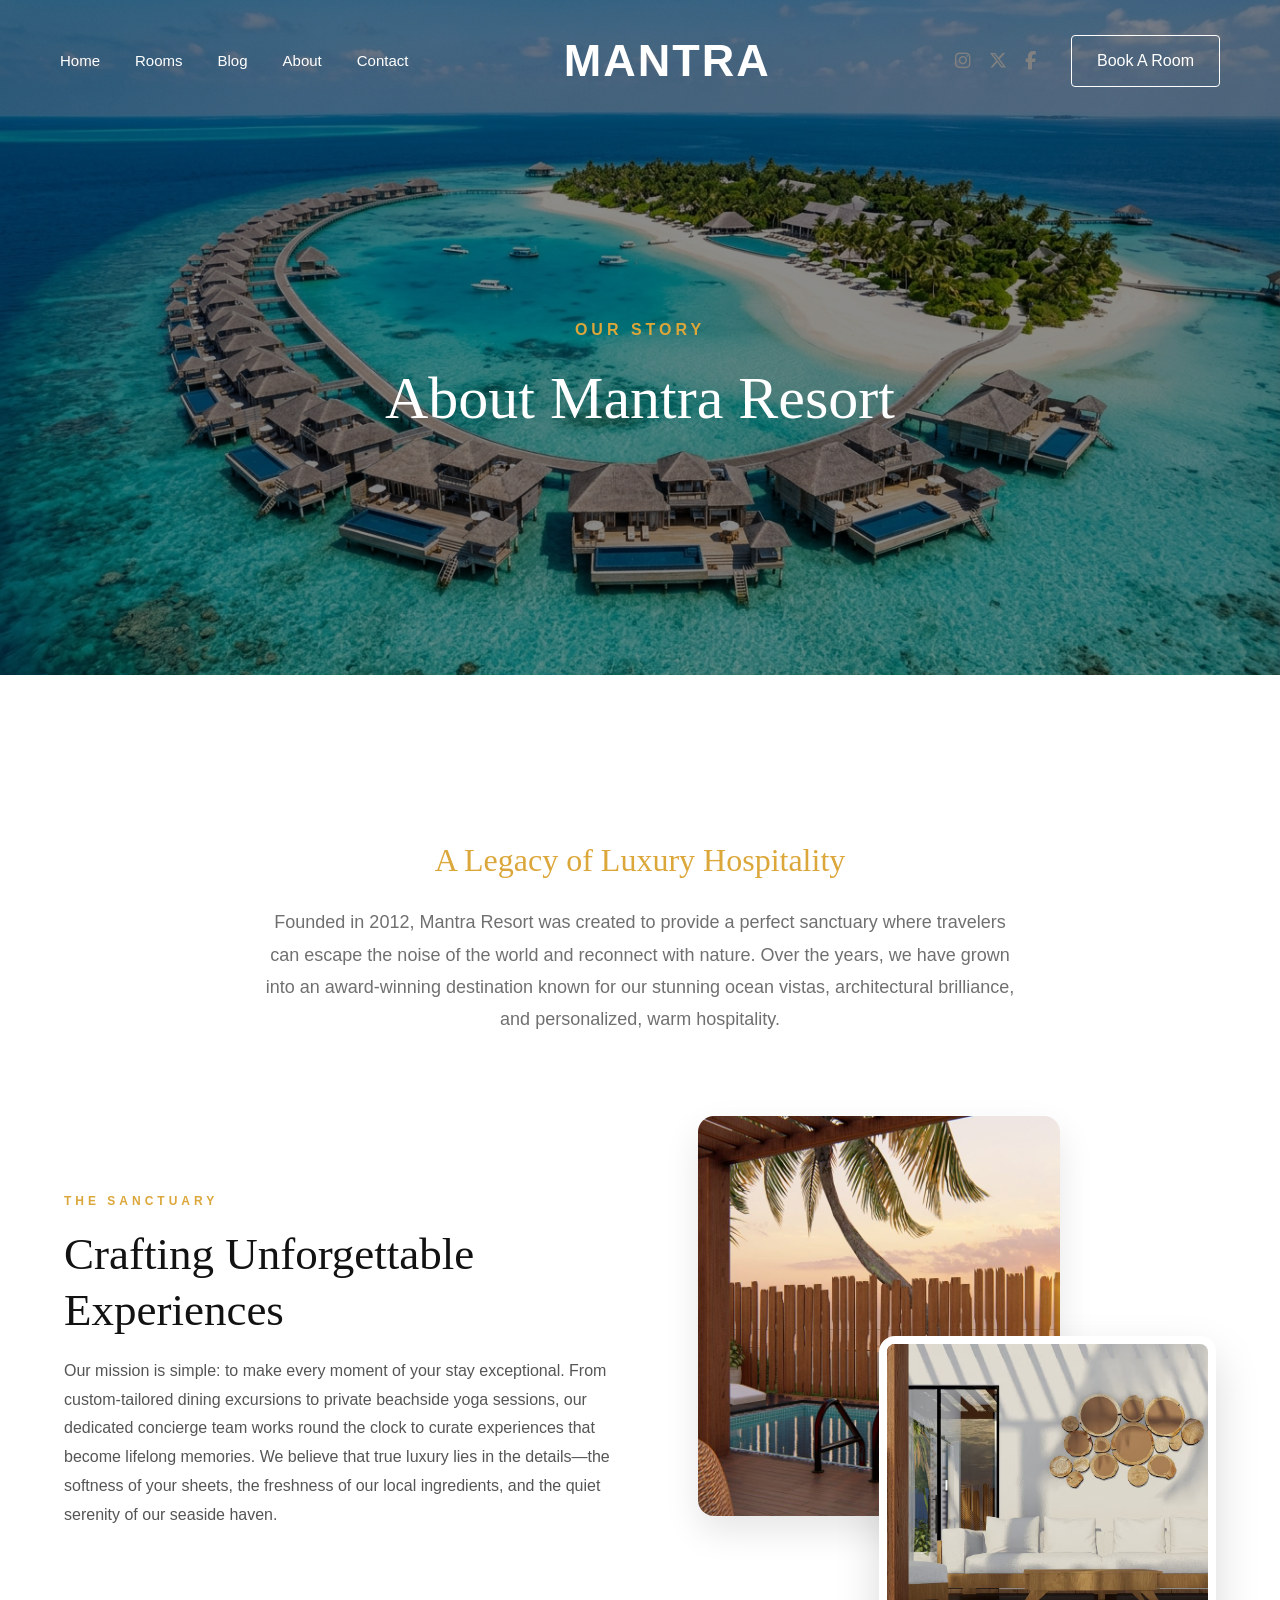
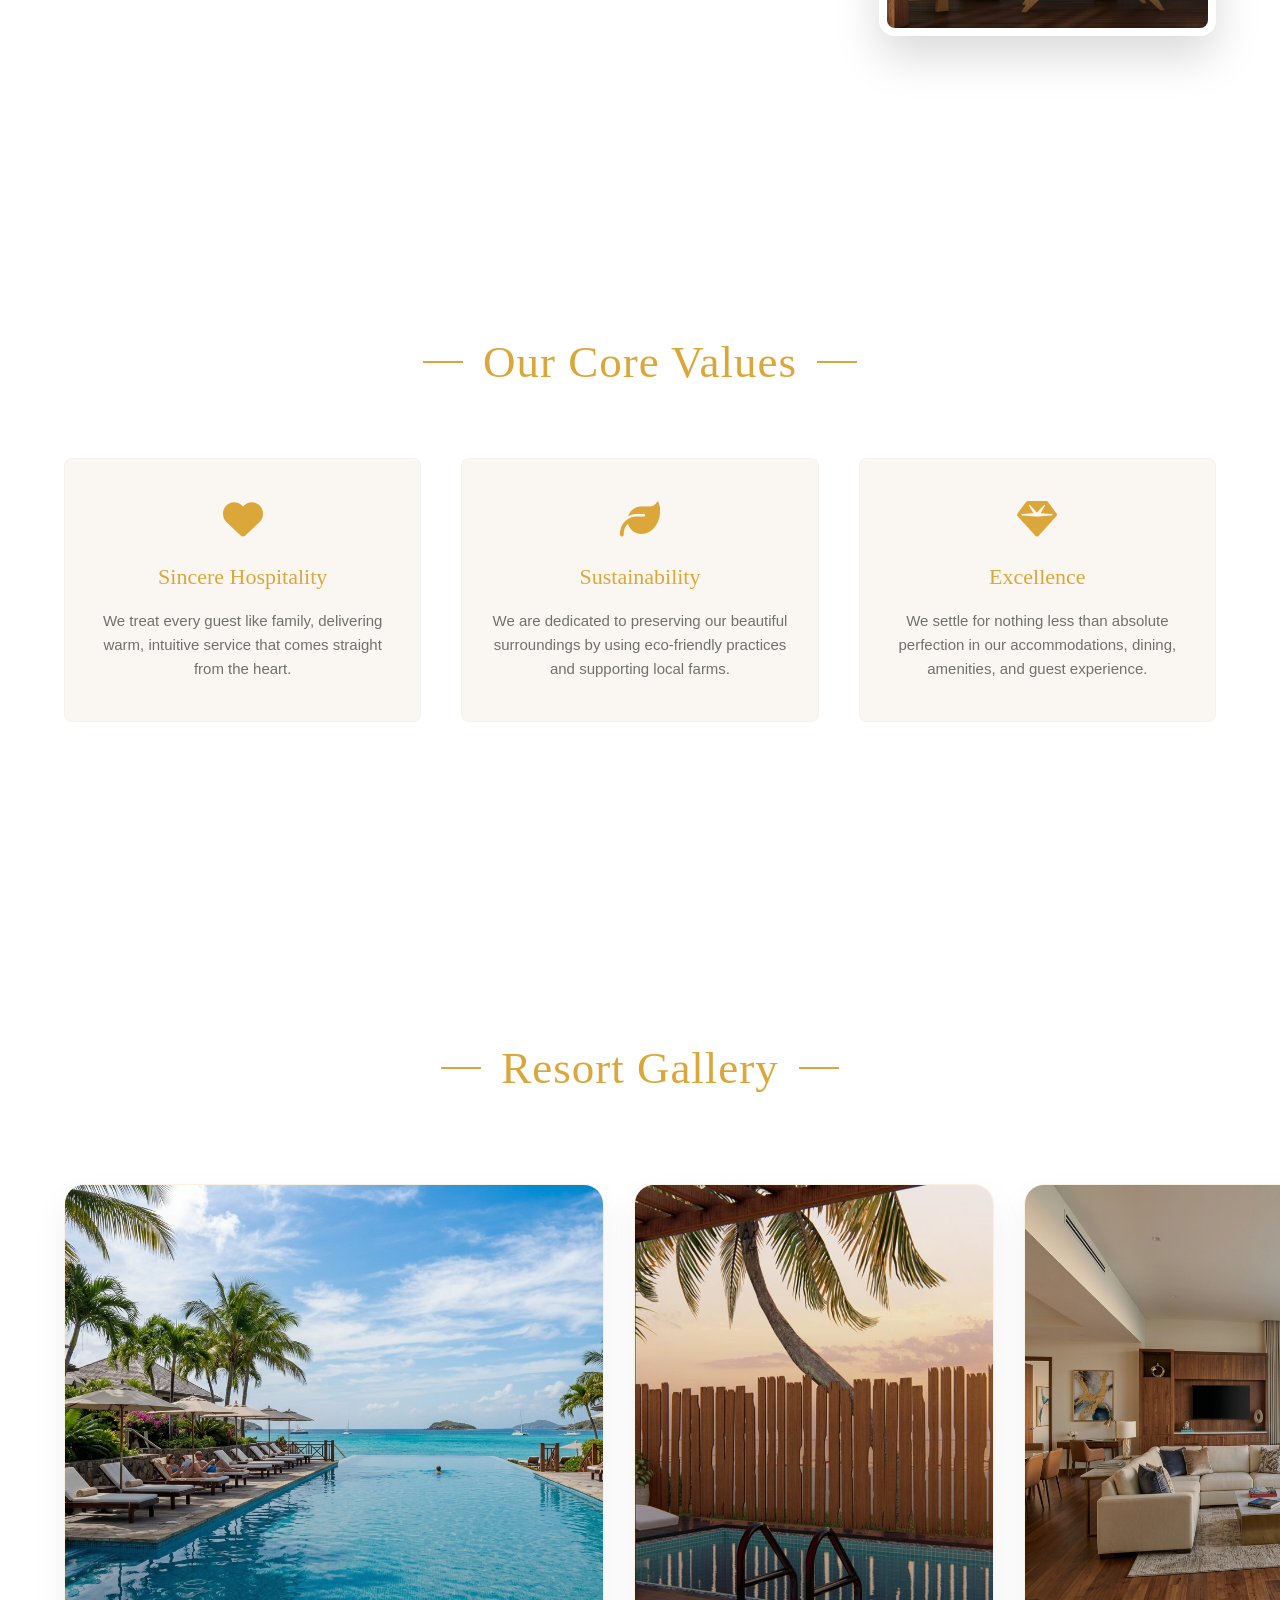
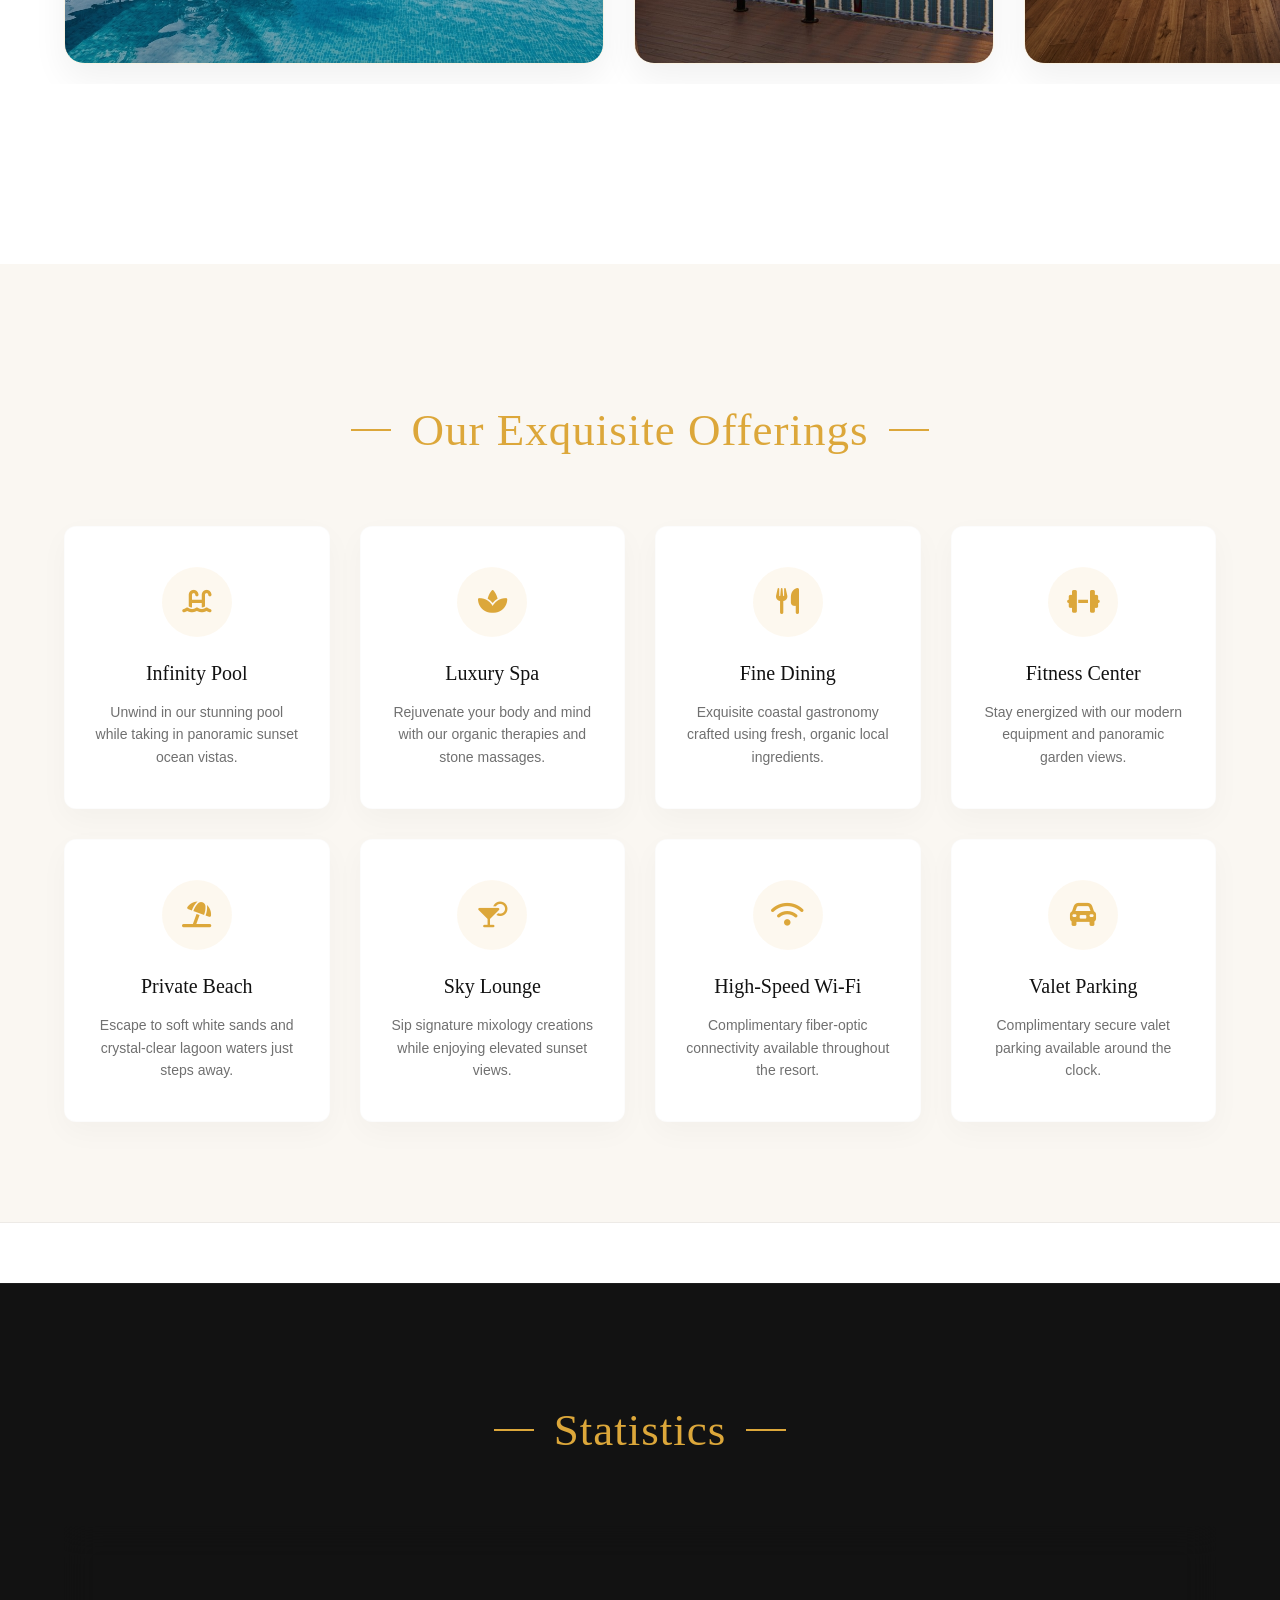
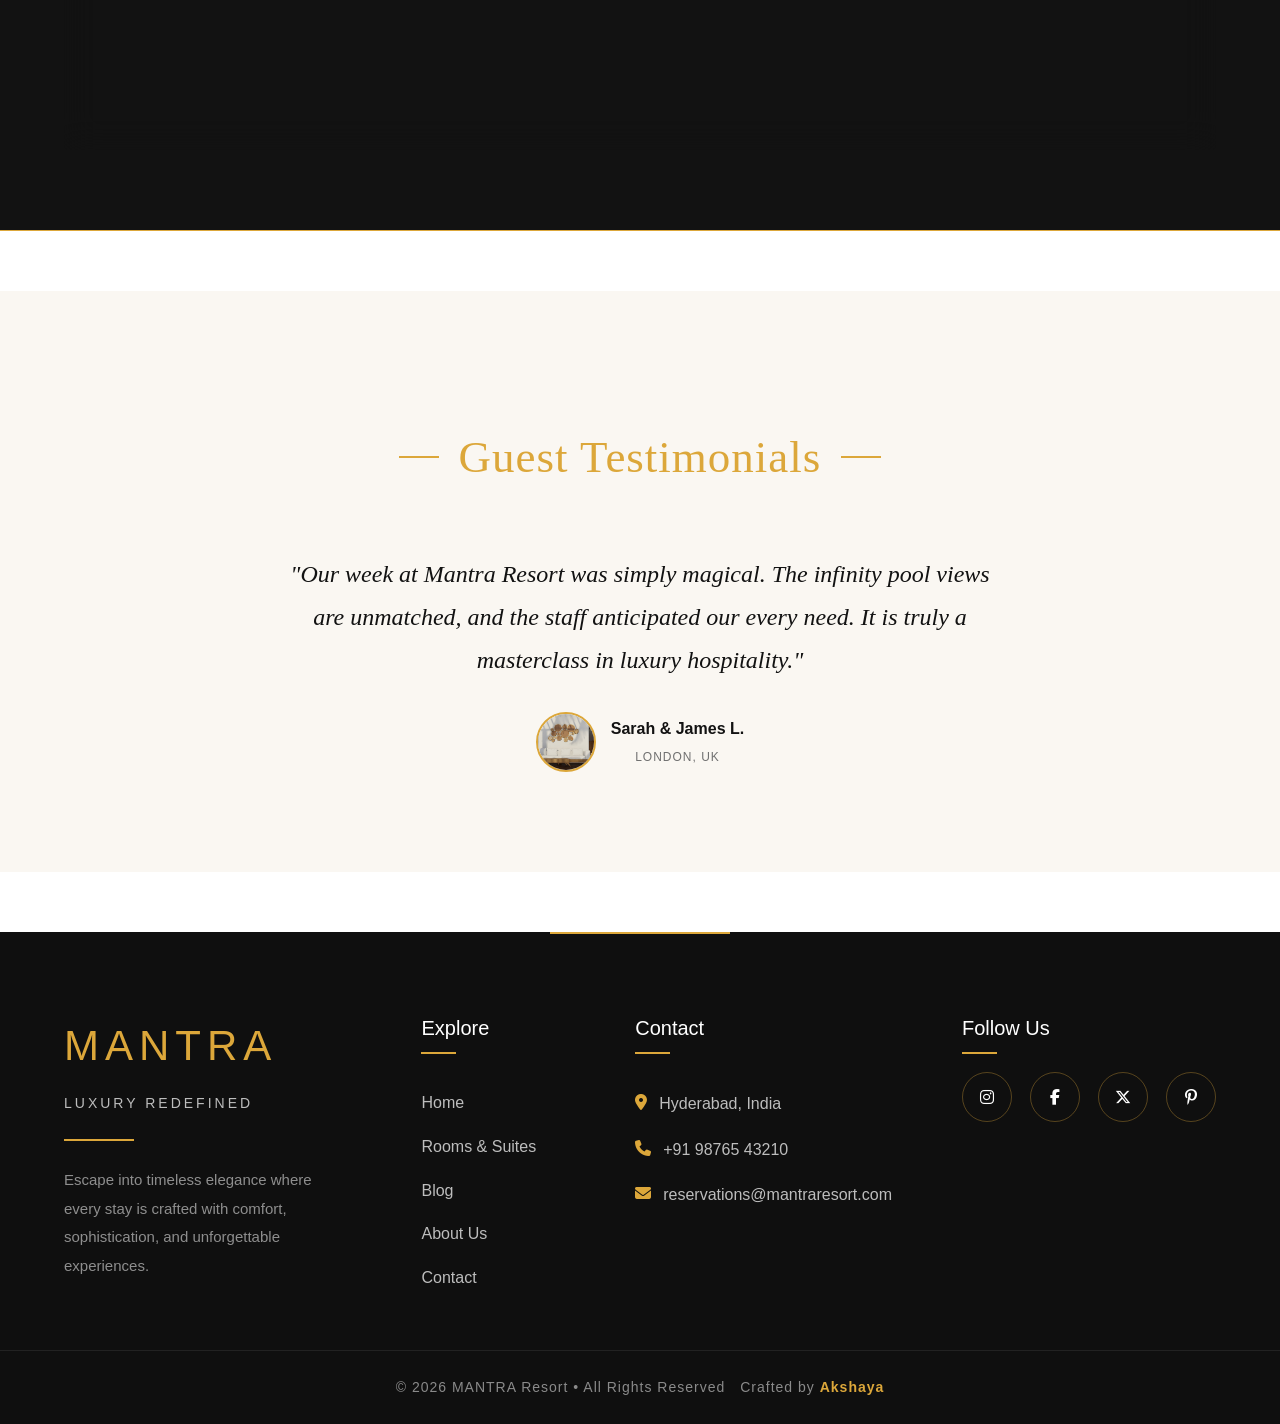
==== commit d57cc8e9: "Added hotel video" ====
--- a/about.html
+++ b/about.html
@@ -26,25 +26,71 @@
 		<!-- Transparent Header Scrolled -->
 		<header>
 			<nav class="header">
-				<div class="nav-left">
-					<a href="index.html">Home</a>
-					<a href="rooms.html">Rooms</a>
-					<a href="blog.html">Blog</a>
-					<a href="about.html" class="active">About</a>
-					<a href="contact.html">Contact</a>
-				</div>
-				<div class="nav-middle">
-					<h1 class="logo">MANTRA</h1>
-				</div>
-				<div class="nav-right">
-					<div class="social-icons">
-						<a href="#" aria-label="Instagram"><i class="fa-brands fa-instagram"></i></a>
-						<a href="#" aria-label="X"><i class="fa-brands fa-x-twitter"></i></a>
-						<a href="#" aria-label="Facebook"><i class="fa-brands fa-facebook-f"></i></a>
-					</div>
-					<a href="rooms.html" class="roomBooking">Book A Room</a>
-				</div>
+					<!-- Left Navigation -->
+					<div class="nav-left">
+							<a href="index.html">Home</a>
+							<a href="rooms.html" class="active">Rooms</a>
+							<a href="blog.html">Blog</a>
+							<a href="about.html">About</a>
+							<a href="contact.html">Contact</a>
+					</div>
+					<!-- Logo -->
+					<div class="nav-middle">
+							<h1 class="logo">MANTRA</h1>
+					</div>
+					<!-- Right Navigation -->
+					<div class="nav-right">
+
+							<div class="social-icons">
+									<a href="#"><i class="fa-brands fa-instagram"></i></a>
+									<a href="#"><i class="fa-brands fa-x-twitter"></i></a>
+									<a href="#"><i class="fa-brands fa-facebook-f"></i></a>
+							</div>
+
+							<a href="rooms.html" class="roomBooking">
+									Book A Room
+							</a>
+
+					</div>
+
+					<!-- Hamburger -->
+					<button class="menu-btn" onclick="toggleMenu()">
+							<i class="fa-solid fa-bars"></i>
+					</button>
+
 			</nav>
+			<!-- Overlay -->
+			<div class="overlay" onclick="toggleMenu()"></div>
+			<!-- Sidebar -->
+			<div class="mobile-menu">
+
+					<div class="close-btn" onclick="toggleMenu()">
+							<i class="fa-solid fa-xmark"></i>
+					</div>
+
+					<!-- COPY OF DESKTOP NAV -->
+
+					<div class="nav-left">
+							<a href="index.html">Home</a>
+							<a href="rooms.html" class="active">Rooms</a>
+							<a href="blog.html">Blog</a>
+							<a href="about.html">About</a>
+							<a href="contact.html">Contact</a>
+					</div>
+
+					<div class="nav-right">
+
+							<div class="social-icons">
+									<a href="#"><i class="fa-brands fa-instagram"></i></a>
+									<a href="#"><i class="fa-brands fa-x-twitter"></i></a>
+									<a href="#"><i class="fa-brands fa-facebook-f"></i></a>
+							</div>
+
+							<a href="rooms.html" class="roomBooking">
+									Book A Room
+							</a>
+					</div>
+			</div>
 		</header>
 		<!-- Hero Banner Mini -->
 		<div class="banner1">
@@ -385,16 +431,7 @@
 				</p>
 			</div>
 		</footer>
-		<!-- Header Scroll Script -->
-		<script>
-			const header = document.querySelector(".header");
-			window.addEventListener("scroll", function(){
-				if(window.scrollY > 80){
-					header.classList.add("scrolled");
-				} else {
-					header.classList.remove("scrolled");
-				}
-			});
-		</script>
+
+		<script src="js/script.js"></script>
 	</body>
 </html>
--- a/styles/header.css
+++ b/styles/header.css
@@ -15,22 +15,20 @@
 }
 
 .header{
-
-	position:absolute;
-
-	top:0;
-	left:0;
-	right:0;
-
-	display:grid;
-	grid-template-columns:1fr auto 1fr;
-	align-items:center;
-	padding:30px 70px;
-
-	z-index:100;
-
-	background: rgba(0,0,0,0.25);
-  
+    position:absolute;
+    top:0;
+    left:0;
+    right:0;
+
+    display:flex;
+    justify-content:space-between;
+    align-items:center;
+
+    padding:30px 70px;
+
+    z-index:100;
+
+    background:rgba(0,0,0,.25);
 }
 
 .nav-left{
@@ -116,85 +114,216 @@
 	background:#dca73a;
 	border-color:#dca73a;
 }
-/* 1. Tablets & Smaller Laptops (Max-width: 1024px) */
-@media (max-width: 1024px) {
-  .header {
-    padding: 20px 40px; /* Bring the padding in so it doesn't squish elements */
-  }
-  .logo {
-    font-size: 36px;
-    padding-right: 15px;
-  }
-  .nav-left, 
-  .nav-right {
-    gap: 20px; /* Reduce gaps to save space */
-  }
-}
-/* 2. Mobile Landscape & Small Tablets (Max-width: 768px) */
-@media (max-width: 768px) {
-  .header {
-    /* Switch from a 3-column grid to a vertical flex layout so elements don't overlap */
-    display: flex;
-    flex-direction: column;
-    align-items: center;
-    gap: 20px;
-    padding: 20px;
-    
-    /* 
-      Optionally toggle absolute positioning. Since the header becomes taller on mobile, 
-      setting it to 'relative' prevents it from overlaying too much hero/banner text.
-    */
-    position: relative; 
-    background: rgba(0, 0, 0, 0.85); /* Darken the header overlay for better readability */
-  }
-  .logo {
-    padding-right: 0;
-    font-size: 32px;
-  }
-  .nav-left {
-    justify-content: center;
-    flex-wrap: wrap; /* Allows links to wrap elegantly on small widths */
-    gap: 15px;
-  }
-  .nav-left a {
-    font-size: 14px;
-  }
-  .nav-right {
-    flex-direction: column;
-    align-items: center;
-    gap: 15px;
-    width: 100%;
-  }
-  .social-icons {
-    gap: 20px;
-  }
-  .roomBooking {
-    width: 100%;
-    max-width: 280px; /* Button expands to fill mobile width naturally, up to a limit */
-    text-align: center;
-    padding: 10px 20px;
-  }
-}
-/* 3. Portrait Mobile Devices (Max-width: 480px) */
-@media (max-width: 480px) {
-  .header {
-    padding: 15px;
-    gap: 15px;
-  }
-  .logo {
-    font-size: 28px;
-  }
-  .nav-left {
-    gap: 12px;
-  }
-  .nav-left a {
-    font-size: 13px;
-  }
-  .social-icons a {
-    font-size: 16px;
-  }
-  .roomBooking {
-    font-size: 14px;
-    padding: 8px 15px;
-  }
+/* Hide Mobile Elements on Desktop by Default */
+.menu-btn,
+.mobile-menu,
+.overlay {
+  display: none;
+}
+/* ==========================================
+   MOBILE HEADER (768px and below)
+========================================== */
+@media (max-width:768px){
+    .header{
+        position: fixed; /* Maintain fixed header on scroll */
+        top:0;
+        left:0;
+        right:0;
+        display:flex;
+        justify-content:space-between;
+        align-items:center;
+        padding:20px 25px;
+        z-index:100;
+        background: transparent;
+    }
+    
+    .header.scrolled {
+        padding: 12px 25px;
+        background-color: rgba(18, 18, 18, 0.95);
+        box-shadow: 0 4px 20px rgba(0, 0, 0, 0.3);
+    }
+    .logo-container {
+        grid-column: unset;
+        justify-self: unset;
+    }
+    .logo{
+        font-size:26px;
+        padding:0;
+        letter-spacing:2px;
+    }
+    /* Hide desktop navigation */
+    .header > .nav-left,
+    .header > .nav-right{
+        display:none;
+    }
+    /* Hamburger Button */
+    .menu-btn{
+        display:flex;
+        align-items:center;
+        justify-content:center;
+        width:42px;
+        height:42px;
+        background:none;
+        border:none;
+        color:#fff;
+        font-size:24px;
+        cursor:pointer;
+        padding: 0;
+        z-index: 101;
+    }
+    /* Backdrop Overlay */
+    .overlay{
+        display: block; /* Overwrite display:none from desktop */
+        position:fixed;
+        inset:0;
+        background:rgba(0,0,0,.65);
+        backdrop-filter: blur(4px);
+        -webkit-backdrop-filter: blur(4px);
+        opacity:0;
+        visibility:hidden;
+        transition: opacity .35s ease, visibility .35s ease;
+        z-index:998;
+    }
+    .overlay.active{
+        opacity:1;
+        visibility:visible;
+    }
+    /* Sidebar Drawer */
+    .mobile-menu{
+        display: flex; /* Overwrite display:none from desktop */
+        position:fixed;
+        top:0;
+        right:0;
+        width:280px;
+        max-width:85%;
+        height:100vh;
+        background:#0a0a0a;
+        border-left: 1px solid rgba(255, 255, 255, 0.05);
+        padding:40px 30px;
+        flex-direction:column;
+        transform:translateX(100%);
+        transition:transform .35s cubic-bezier(0.16, 1, 0.3, 1);
+        z-index:999;
+    }
+    .mobile-menu.active{
+        transform:translateX(0);
+    }
+    /* Close button */
+    .close-btn{
+        display:flex;
+        justify-content:flex-end;
+        background: none;
+        border: none;
+        padding: 0;
+        color:#fff;
+        font-size:28px;
+        cursor:pointer;
+        margin-bottom:35px;
+        transition: color 0.3s ease;
+    }
+    
+    .close-btn:hover {
+        color: #dca73a;
+    }
+    /* Navigation Links */
+    .mobile-menu .nav-left{
+        display:flex;
+        flex-direction:column;
+        align-items: flex-start;
+        gap:22px;
+    }
+    .mobile-menu .nav-left a{
+        color:#fff;
+        text-decoration:none;
+        font-size:18px;
+        font-family: 'Inter', sans-serif;
+        font-weight: 400;
+        letter-spacing: 1.5px;
+        text-transform: uppercase;
+        transition: color 0.3s ease;
+    }
+    
+    .mobile-menu .nav-left a:hover,
+    .mobile-menu .nav-left a.active {
+        color: #dca73a;
+    }
+    /* Bottom Section with Social & CTA */
+    .mobile-menu .nav-right{
+        margin-top:auto;
+        display:flex;
+        flex-direction:column;
+        gap:25px;
+        width: 100%;
+    }
+    .mobile-menu .social-icons{
+        display:flex;
+        gap:20px;
+        justify-content: flex-start;
+    }
+    .mobile-menu .social-icons a{
+        color:rgba(255, 255, 255, 0.7);
+        font-size:20px;
+        transition: color 0.3s ease, transform 0.3s ease;
+    }
+    
+    .mobile-menu .social-icons a:hover {
+        color: #dca73a;
+        transform: translateY(-2px);
+    }
+    .mobile-menu .roomBooking{
+        display: block;
+        width:100%;
+        text-align:center;
+        padding: 12px 20px;
+        font-size: 12px;
+        background: transparent;
+        border: 1.5px solid rgba(255, 255, 255, 0.2);
+        color: #fff;
+        text-decoration: none;
+        text-transform: uppercase;
+        letter-spacing: 1.5px;
+        font-weight: 600;
+        transition: all 0.3s ease;
+    }
+    
+    .mobile-menu .roomBooking:hover {
+        background: #dca73a;
+        border-color: #dca73a;
+        color: #121212;
+    }
+}
+@media (min-width:769px) and (max-width:1024px){
+
+    .header{
+        padding:20px 25px;
+    }
+
+    .logo{
+        font-size:32px;
+    }
+
+    .nav-left{
+        gap:15px;
+    }
+
+    .nav-left a{
+        font-size:13px;
+    }
+
+    .nav-right{
+        gap:15px;
+    }
+
+    .social-icons{
+        gap:12px;
+    }
+
+    .social-icons a{
+        font-size:15px;
+    }
+
+    .roomBooking{
+        padding:8px 14px;
+        font-size:13px;
+    }
 }
--- a/styles/main.css
+++ b/styles/main.css
@@ -1,671 +1,1046 @@
-.banner1{
-
-	height:100vh;
-	position:relative;
-	overflow:hidden;
-	margin-bottom:60px;
-
-	display:flex;
-	justify-content:center;
-	align-items:center;
-}
-
-.header{
-
-	position:fixed;
-	top:0;
-	left:0;
-	right:0;
-
-	display:flex;
-	justify-content:space-between;
-	align-items:center;
-
-	padding:25px 60px;
-	background:transparent;
-	z-index:1000;
-
-  transform:translateY(-100%);
-	animation:headerDrop 1s forwards;
-
-	transition:
-		background-color .4s ease,
-		padding .4s ease,
-		transform .4s ease;
-}
-
-@keyframes headerDrop{
-
-	from{
-		transform:translateY(-100%);
-	}
-
-	to{
-		transform:translateY(0);
-	}
-
-}
-
-.header.scrolled{
-
-	background-color:rgba(15,15,15,.95);
-
-	padding:18px 60px;
-	box-shadow:0 5px 20px rgba(0,0,0,.2);
-
-	transform:translateY(0);
-}
+/* ==========================================
+   MANTRA RESORT - MAIN STYLES & DESIGN TOKENS
+   ========================================== */
+
+/* Design Tokens & Custom Properties */
+:root {
+  --color-primary: #dca73a;       /* Warm Gold */
+  --color-primary-light: #e5b85a; /* Hover Gold */
+  --color-dark: #121212;          /* Charcoal Black */
+  --color-light: #faf7f2;         /* Warm White/Cream */
+  --color-text-dark: #1a1a1a;     /* Body Text Dark */
+  --color-text-light: #ffffff;    /* Body Text Light */
+  --color-text-muted: #707070;    /* Muted Gray */
+  
+  --font-serif: "Playfair Display", Georgia, serif;
+  --font-sans: "Inter", Arial, sans-serif;
+  --transition-smooth: all 0.4s cubic-bezier(0.16, 1, 0.3, 1);
+}
+
+/* Global Reset & Base Styles */
+* {
+  margin: 0;
+  padding: 0;
+  box-sizing: border-box;
+}
+
+html {
+  scroll-behavior: smooth;
+}
+
+body {
+  font-family: var(--font-sans);
+  background-color: #ffffff;
+  color: var(--color-text-dark);
+  line-height: 1.6;
+  overflow-x: hidden;
+}
+
+/* Section Spacing */
+section {
+  padding: 100px 0;
+}
+
+/* ==========================================
+   HEADER SECTION (ANIMATED & SCROLLED STATES)
+   ========================================== */
+.header {
+  position: fixed;
+  top: 0;
+  left: 0;
+  right: 0;
+  display: flex;
+  justify-content: space-between;
+  align-items: center;
+  padding: 25px 60px;
+  background: transparent;
+  z-index: 1000;
+  transform: translateY(-100%);
+  animation: headerDrop 1s forwards;
+  transition: background-color .4s ease, padding .4s ease, transform .4s ease;
+}
+
+@keyframes headerDrop {
+  from {
+    transform: translateY(-100%);
+  }
+  to {
+    transform: translateY(0);
+  }
+}
+
+.header.scrolled {
+  background-color: rgba(15, 15, 15, .95);
+  padding: 18px 60px;
+  box-shadow: 0 5px 20px rgba(0, 0, 0, .2);
+  transform: translateY(0);
+}
+
+/* Headings */
+.heading {
+  display: flex;
+  align-items: center;
+  justify-content: center;
+  margin: 30px auto 60px auto;
+  font-family: var(--font-serif);
+  font-size: 45px;
+  color: #dca73a;
+  font-weight: 300;
+  letter-spacing: 1px;
+}
+
+.heading::before,
+.heading::after {
+  content: "";
+  width: 40px;
+  height: 2px;
+  background: #dca73a;
+  margin: 0 20px;
+}
+
+/* ==========================================
+   HERO / BANNER SECTION
+   ========================================== */
+.banner1 {
+  height: 100vh; /* Change from 95vh to 100vh for full screen */
+  position: relative;
+  overflow: hidden;
+  margin-bottom: 60px;
+  display: flex;
+  justify-content: center;
+  align-items: center;
+}
+
 /* Dark overlay */
-
-.banner1::before{
-	content:"";
-	position:absolute;
-	inset:0;
-	background:rgba(7, 7, 7, 0.35);
+.banner1::before {
+  content: "";
+  position: absolute;
+  inset: 0;
+  background: rgba(7, 7, 7, 0.4);
+  z-index: 1;
+}
+
+.hero-video {
+  position: absolute;
+  top: 0;
+  left: 0;
+  width: 100%;
+  height: 100%;
+  object-fit: cover;
+  z-index: 0;
+  transform: scale(1.25); /* Zooms in to crop out the black bars */
+  transform-origin: center;
 }
 
 /* Hero text */
-
-.hero-content{
-
-	position:absolute;
-	top:50%;
-	left:50%;
-	transform:translate(-50%,-50%);
-	text-align:center;
-	color:white;
-	z-index:10;
-}
-
-.hero-content p{
-
-	font-size:22px;
-	letter-spacing:3px;
-	margin-bottom:20px;
+.hero-content {
+  position: absolute;
+  top: 50%;
+  left: 50%;
+  transform: translate(-50%, -50%);
+  text-align: center;
+  color: white;
+  z-index: 10;
+  width: 90%;
+  max-width: 850px;
+}
+
+.hero-content p {
+  font-size: 22px;
+  letter-spacing: 3px;
+  margin-bottom: 20px;
   color: #dca73a;
-}
-
-.hero-content h2{
-
-	font-size:70px;
-	margin-bottom:40px;
-
-}
-
-
-.hero-btn{
-
-	text-decoration:none;
-	color:#dca73a;
-	border:2px solid #dca73a;
-	padding:16px 35px;
-	font-size:18px;
-	transition: all 0.3s ease;
-
-}
-
-.hero-btn:hover{
-
+  text-transform: uppercase;
+  animation: fadeInDown 1s ease;
+}
+
+.hero-content h2 {
+  font-family: var(--font-serif);
+  font-size: 70px;
+  font-weight: 300;
+  margin-bottom: 40px;
+  line-height: 1.15;
+  animation: fadeInUp 1s ease 0.2s;
+  animation-fill-mode: both;
+}
+
+.hero-btn {
+  display: inline-block;
+  text-decoration: none;
+  color: #dca73a;
+  border: 2px solid #dca73a;
+  padding: 16px 35px;
+  font-size: 16px;
+  font-weight: 600;
+  letter-spacing: 2px;
+  text-transform: uppercase;
+  border-radius: 50px;
+  transition: all 0.3s ease;
+  animation: fadeInUp 1s ease 0.4s;
+  animation-fill-mode: both;
+}
+
+.hero-btn:hover {
+  color: #121212;
+  background: #dca73a;
+  border-color: #dca73a;
+  box-shadow: 0 8px 25px rgba(220, 166, 58, 0.4);
+  transform: translateY(-2px);
+}
+
+/* Animations */
+@keyframes fadeInUp {
+  from {
+    opacity: 0;
+    transform: translateY(30px);
+  }
+  to {
+    opacity: 1;
+    transform: translateY(0);
+  }
+}
+
+@keyframes fadeInDown {
+  from {
+    opacity: 0;
+    transform: translateY(-30px);
+  }
+  to {
+    opacity: 1;
+    transform: translateY(0);
+  }
+}
+
+/* ==========================================
+   ABOUT US SECTION (3D PARALLAX OVERLAP LAYOUT)
+   ========================================== */
+.about-section {
+  background-color: #ffffff;
+  padding: 120px 0;
+}
+
+.about-us {
+  display: flex;
+  justify-content: space-between;
+  align-items: center;
+  width: 90%;
+  max-width: 1200px;
+  margin: 0 auto 40px auto;
+  gap: 80px;
+}
+
+.about-text {
+  width: 48%;
+  display: flex;
+  flex-direction: column;
+  align-items: flex-start;
+}
+
+/* Decorative luxury subtitle */
+.about-text::before {
+  content: "THE SANCTUARY";
+  font-size: 12px;
+  font-weight: 600;
+  color: #dca73a;
+  letter-spacing: 4px;
+  text-transform: uppercase;
+  margin-bottom: 15px;
+}
+
+.about-text h2 {
+  font-family: var(--font-serif);
+  font-size: 45px;
+  font-weight: 300;
+  line-height: 1.25;
+  margin-bottom: 18px;
+  color: var(--color-dark);
+}
+
+.about-description {
+  color: #555;
+  line-height: 1.8;
+  font-size: 16px;
+  margin-bottom: 30px;
+  font-weight: 300;
+}
+
+.learn-more {
+  color: #dca73a;
+  position: relative;
+  text-decoration: none;
+  font-weight: 600;
+  letter-spacing: 1.5px;
+  text-transform: uppercase;
+  font-size: 13px;
+  transition: 0.3s;
+  padding-bottom: 5px;
+}
+
+.learn-more::after {
+  content: "";
+  position: absolute;
+  left: 0;
+  bottom: 0;
+  width: 40px;
+  height: 2px;
+  background-color: #dca73a;
+  transition: width 0.35s ease;
+}
+
+.learn-more:hover::after {
+  width: 100%;
+}
+
+.about-images {
+  width: 45%;
+  position: relative;
+  height: 520px;
+}
+
+/* Base style for both image containers */
+.about1-img, 
+.about2-img {
+  position: absolute;
+  overflow: hidden;
+  border-radius: 16px;
+  box-shadow: 0 15px 35px rgba(0, 0, 0, 0.1);
+  transition: transform 0.6s cubic-bezier(0.16, 1, 0.3, 1), box-shadow 0.6s cubic-bezier(0.16, 1, 0.3, 1);
+}
+
+/* Background image (left & top) */
+.about1-img {
+  width: 70%;
+  height: 400px;
+  left: 0;
+  top: 0;
+  z-index: 1;
+}
+
+.about1-img img {
+  width: 100%;
+  height: 100%;
+  object-fit: cover;
+  display: block;
+}
+
+/* Foreground overlapping image (right & bottom) */
+.about2-img {
+  width: 65%;
+  height: 300px;
+  right: 0;
+  bottom: 0;
+  z-index: 2;
+  border: 8px solid #ffffff;
+  box-shadow: 0 20px 45px rgba(0, 0, 0, 0.15);
+}
+
+.about2-img img {
+  width: 100%;
+  height: 100%;
+  object-fit: cover;
+  object-position: left;
+  display: block;
+}
+
+/* 3D Parallax separation effect on hover */
+.about-images:hover .about1-img {
+  transform: translate(-15px, -15px);
+  box-shadow: 0 25px 50px rgba(0, 0, 0, 0.15);
+}
+
+.about-images:hover .about2-img {
+  transform: translate(15px, 15px);
+  box-shadow: 0 30px 60px rgba(220, 166, 58, 0.2);
+  border-color: #ffffff;
+}
+
+/* ==========================================
+   AMENITIES SECTION (ULTRA-PREMIUM VERSION)
+   ========================================== */
+.amenities-section {
+  background-color: var(--color-light);
+  padding: 120px 0;
+}
+
+.amenities {
+  display: grid;
+  grid-template-columns: repeat(2, 1fr);
+  gap: 45px 60px;
+  width: 90%;
+  max-width: 1200px;
+  margin: 50px auto 0 auto;
+  counter-reset: amenity-counter;
+}
+
+.amenity {
+  position: relative;
+  display: flex;
+  align-items: center;
+  gap: 35px;
+  padding: 35px 40px;
+  border-radius: 20px;
+  background: rgba(255, 255, 255, 0.65);
+  backdrop-filter: blur(12px);
+  -webkit-backdrop-filter: blur(12px);
+  border: 1px solid rgba(220, 166, 58, 0.15);
+  box-shadow: 0 10px 35px rgba(0, 0, 0, 0.03);
+  transition: all 0.5s cubic-bezier(0.16, 1, 0.3, 1);
+  overflow: hidden;
+}
+
+.amenity::before {
+  counter-increment: amenity-counter;
+  content: "0" counter(amenity-counter);
+  position: absolute;
+  right: 35px;
+  top: 15px;
+  font-family: var(--font-serif);
+  font-size: 64px;
+  font-weight: 300;
+  color: rgba(220, 166, 58, 0.08);
+  transition: color 0.4s ease, transform 0.4s ease;
+  pointer-events: none;
+  z-index: 0;
+}
+
+.amenity:hover {
+  transform: translateY(-6px);
+  background: rgba(255, 255, 255, 0.95);
+  box-shadow: 0 20px 45px rgba(220, 166, 58, 0.12);
+  border-color: rgba(220, 166, 58, 0.4);
+}
+
+.amenity:hover::before {
+  color: rgba(220, 166, 58, 0.18);
+  transform: translateY(-3px) scale(1.05);
+}
+
+.amenity-image {
+  width: 140px;
+  height: 140px;
+  flex-shrink: 0;
+  border-radius: 50%;
+  border: 1.5px solid rgba(220, 166, 58, 0.35);
+  padding: 6px;
+  background: transparent;
+  overflow: hidden;
+  position: relative;
+  z-index: 1;
+  transition: all 0.5s cubic-bezier(0.16, 1, 0.3, 1);
+}
+
+.amenity-image::before {
+  content: "";
+  position: absolute;
+  inset: 6px;
+  border-radius: 50%;
+  border: 1.5px solid #dca73a;
+  z-index: 2;
+  pointer-events: none;
+  transition: transform 0.5s ease;
+}
+
+.amenity-image img {
+  width: 100%;
+  height: 100%;
+  object-fit: cover;
+  border-radius: 50%;
+  transition: transform 0.8s cubic-bezier(0.16, 1, 0.3, 1);
+  z-index: 1;
+}
+
+.amenity:hover .amenity-image {
+  border-color: #dca73a;
+  transform: rotate(8deg);
+}
+
+.amenity:hover .amenity-image::before {
+  transform: scale(1.03);
+}
+
+.amenity:hover .amenity-image img {
+  transform: scale(1.15);
+}
+
+.amenity-text {
+  position: relative;
+  z-index: 1;
+}
+
+.amenity-text h2 {
+  font-family: var(--font-serif);
+  margin-bottom: 12px;
+  font-size: 24px;
+  font-weight: 400;
+  color: var(--color-dark);
+  letter-spacing: 0.5px;
+  display: inline-block;
+  position: relative;
+}
+
+.amenity-text h2::after {
+  content: "";
+  display: block;
+  width: 0;
+  height: 1.5px;
+  background-color: #dca73a;
+  margin-top: 5px;
+  transition: width 0.4s ease;
+}
+
+.amenity:hover .amenity-text h2::after {
+  width: 100%;
+}
+
+.amenity-text p {
+  color: #555;
+  line-height: 1.7;
+  font-size: 14.5px;
+  font-weight: 300;
+}
+
+/* ==========================================
+   CURATED EXPERIENCES SECTION
+   ========================================== */
+.experiences-section {
+  background: #faf7f2;
+  padding: 100px 0;
+}
+
+.experiences-container {
+  display: grid;
+  grid-template-columns: repeat(3, 1fr);
+  gap: 40px;
+  width: 90%;
+  max-width: 1200px;
+  margin: 0 auto;
+}
+
+.experience-card {
+  background: rgba(255, 255, 255, 0.45);
+  backdrop-filter: blur(10px);
+  -webkit-backdrop-filter: blur(10px);
+  border: 1px solid rgba(255, 255, 255, 0.6);
+  border-radius: 16px;
+  overflow: hidden;
+  box-shadow: 0 15px 35px rgba(0, 0, 0, 0.04);
+  transition: all 0.4s cubic-bezier(0.16, 1, 0.3, 1);
+}
+
+.experience-card:hover {
+  transform: translateY(-10px);
+  background: rgba(255, 255, 255, 0.85);
+  box-shadow: 0 25px 50px rgba(0, 0, 0, 0.12);
+  border-color: rgba(220, 166, 58, 0.25);
+}
+
+.exp-image {
+  height: 250px;
+  overflow: hidden;
+  position: relative;
+}
+
+.exp-image img {
+  width: 100%;
+  height: 100%;
+  object-fit: cover;
+  transition: transform 0.6s ease;
+}
+
+.experience-card:hover .exp-image img {
+  transform: scale(1.08);
+}
+
+.exp-content {
+  padding: 30px;
+}
+
+.exp-content span {
+  color: #dca73a;
+  font-size: 11px;
+  font-weight: 600;
+  text-transform: uppercase;
+  letter-spacing: 2px;
+  display: block;
+  margin-bottom: 10px;
+}
+
+.exp-content h3 {
+  font-family: var(--font-serif);
+  font-size: 24px;
+  color: #121212;
+  margin-bottom: 15px;
+  font-weight: 400;
+}
+
+.exp-content p {
+  font-size: 14px;
+  color: #666;
+  line-height: 1.6;
+}
+
+/* ==========================================
+   STATS GRID
+   ========================================== */
+.stats-grid {
+  display: grid;
+  grid-template-columns: repeat(4, 1fr);
+  gap: 20px;
+  margin-top: 50px;
+  width: 100%;
+  background: rgb(0, 0, 0);
+  backdrop-filter: blur(16px);
+  -webkit-backdrop-filter: blur(16px);
+  border: 1px solid rgba(255, 255, 255, 0.08);
+  padding: 50px 40px;
+  box-shadow: 0 20px 50px rgba(0, 0, 0, 0.35);
+}
+
+.stat-item {
+  text-align: center;
+  background: transparent;
+  border: none;
+  padding: 10px 0;
+  position: relative;
+}
+
+.stat-item:not(:last-child)::after {
+  content: "";
+  position: absolute;
+  right: -10px;
+  top: 15%;
+  height: 70%;
+  width: 1px;
+  background: rgba(255, 255, 255, 0.1);
+}
+
+.stat-item h3 {
+  font-family: var(--font-serif);
+  font-size: 40px;
+  color: #dca73a;
+  margin-bottom: 8px;
+  font-weight: 400;
+  letter-spacing: 1px;
+}
+
+.stat-item p {
+  font-size: 11px;
+  color: rgba(255, 255, 255, 0.75);
+  text-transform: uppercase;
+  letter-spacing: 1.5px;
+  font-weight: 500;
+}
+
+/* ==========================================
+   VIDEO EXPERIENCE BANNER
+   ========================================== */
+.experience {
+  position: relative;
+  width: 100%;
+  height: 80vh;
+  overflow: hidden;
+  margin: 100px 0;
+  display: flex;
+  justify-content: center;
+  align-items: center;
+}
+
+.experience-video {
+  position: absolute;
+  inset: 0;
+  width: 100%;
+  height: 100%;
+  object-fit: cover;
+}
+
+.experience::before {
+  content: "";
+  position: absolute;
+  inset: 0;
+  background: rgba(0, 0, 0, 0.55);
+  z-index: 1;
+}
+
+.experience-overlay {
+  position: absolute;
+  top: 50%;
+  left: 50%;
+  transform: translate(-50%, -50%);
+  text-align: center;
   color: white;
-	background:#dca73a;
-	border-color:#dca73a;
-}
-
-.about-us{
-	display: flex;
-	justify-content: space-between;
-	align-items: center;
-	padding: 50px 100px;
-}
-
-.about-text{
-
-	width:45%;
-}
-.heading{
-	display:flex;
-	align-items:center;
-	justify-content: center;
-	margin: 30px;
-	font-size: 45px;
-	color:#dca73a;
-}
-
-.heading::before{
-	content:"";
-	width:40px;
-	height:2px;
-	background:#dca73a;
-}
-.heading::after{
-	content:"";
-	width:40px;
-	height:2px;
-	background:#dca73a;
-}
-.about-text h2{
-
-	font-size:45px;
-	font-weight:300;
-	line-height:63px;
-	margin-bottom:18px;
-}
-
-.about-description{
-
-	color:#777;
-	line-height:25px;
-	font-size:18px;
-	margin-bottom:20px;
-}
-
-.about-images{
-
-	width:40%;
-	position:relative;
-}
-
-.about1-img{
-
-	width:60%;
-	height:440px;
-}
-
-.about1-img img{
-
-	width:100%;
-	height:100%;
-
-	object-fit:cover;
-
-	display:block;
-}
-
-.about2-img{
-
-	width:55%;
-	height:400px;
-
-	position:absolute;
-
-	right:0;
-	top:70px;
-}
-
-.about2-img img{
-
-	width:100%;
-	height:100%;
-
-	object-fit:cover;
-	object-position: left;
-
-	display:block;
-}
-
-.learn-more{
-	color:#dca73a;
-	position: relative;
-	text-decoration: none;
-	transition: 0.3s;
-}
-
-.learn-more::after{
-	content: "";
-	position: absolute;
-	left:50%; right: 0; bottom: -4px; /* Gap below the text */
-	width: 0px; height: 2px;
-	background-color:#dca73a;
-
-	transform: translateX(-50%);
-	transition: width 0.35s ease;
-}
-
-.learn-more:hover::after{
-	width: 100%;
-}
-
-
-.about-us{
-	margin-bottom:40px ;
-}
-
-.amenities{
-  display:grid;
-  grid-template-columns:1fr 1fr;
-  gap:35px 60px;
-
-  width:90%;
-  margin:60px auto;
-}
-
-.amenity{
-  display:flex;
-  align-items:center;
-  gap:25px;
-
-  padding:20px;
-  border-radius:15px;
-
-  transition:.35s ease;
-}
-
-.amenity:hover{
-  transform:translateY(-6px);
-  box-shadow:0 12px 30px rgba(0,0,0,.12);
-}
-
-.amenity-image{
-  width:140px;
-  height:140px;
-
-  flex-shrink:0;
-}
-
-
-.amenity-image img{
-  width:100%;
-  height:100%;
-
-  object-fit:cover;
-  border-radius:50%;
-  border:4px solid #dca73a;
-}
-
-.amenity-text h2{
-  margin-bottom:10px;
-  font-size:28px;
-  font-weight:400;
-}
-
-.amenity-text p{
-  color:#777;
-  line-height:1.6;
-  font-size:16px;
-}
-.experience{
-
-  position:relative;
-
-  width:100%;
-  height:80vh;
-  overflow:hidden;
-  margin:100px 0;
-}
-.experience-video{
-
-  position:absolute;
-  inset:0;
-  width:100%;
-  height:100%;
-  object-fit:cover;
-}
-.experience::before{
-
-  content:"";
-  position:absolute;
-  inset:0;
-  background:rgba(0,0,0,.45);
-
-  z-index:1;
-}
-.experience-overlay{
-
-  position:absolute;
-  top:50%;
-  left:50%;
-
-  transform:translate(-50%,-50%);
-  text-align:center;
-  color:white;
-  z-index:2;
-  width:70%;
-}
-.experience-overlay h4{
-
-  color:#dca73a;
-  letter-spacing:4px;
-  font-size:18px;
-  margin-bottom:20px;
-  text-transform:uppercase;
-}
-.experience-overlay h2{
-
-  font-size:60px;
-  font-weight:300;
-  margin-bottom:25px;
-}
-.experience-overlay p{
-
-  width:70%;
-  margin:auto;
-
-  line-height:1.8;
-  font-size:18px;
-  margin-bottom:40px;
-}
-.experience-link{
-
-  position:relative;
-  display:inline-block;
-  color:white;
-  text-decoration:none;
-  font-size:20px;
-  letter-spacing:1px;
-  transition:.3s;
-}
-.experience-link::after{
-
-  content:"";
-  position:absolute;
-  left:50%;
-  bottom:-6px;
-
-  transform:translateX(-50%);
-  width:0;  height:2px;
-
-  background:#dca73a;
-  transition:width .35s ease;
-}
-.experience-link:hover{
-
-  color:#dca73a;
-}
-
-.experience-link:hover::after{
-
-  width:100%;
-}
-
-.rooms{
-
-    width:90%;
-    margin:80px auto;
-
-    display:grid;
-
-    grid-template-columns:repeat(2,1fr);
-
-    grid-template-areas:
-
-    "featured featured"
-    "left right"
-    "bottom bottom";
-
-    gap:30px;
-}
-
-.room-card-featured{
-
-    grid-area:featured;
-}
-
-.room-card-left{
-
-    grid-area:left;
-}
-
-.room-card-right{
-
-    grid-area:right;
-}
-
-.room-card-bottom{
-
-    grid-area:bottom;
+  z-index: 2;
+  width: 90%;
+  max-width: 800px;
+}
+
+.experience-overlay h4 {
+  color: #dca73a;
+  letter-spacing: 4px;
+  font-size: 16px;
+  margin-bottom: 20px;
+  text-transform: uppercase;
+  font-weight: 600;
+}
+
+.experience-overlay h2 {
+  font-family: var(--font-serif);
+  font-size: 60px;
+  font-weight: 300;
+  margin-bottom: 25px;
+  line-height: 1.2;
+}
+
+.experience-overlay p {
+  width: 80%;
+  margin: auto;
+  line-height: 1.8;
+  font-size: 16px;
+  margin-bottom: 40px;
+  color: rgba(255, 255, 255, 0.85);
+}
+
+.experience-link {
+  position: relative;
+  display: inline-block;
+  color: white;
+  text-decoration: none;
+  font-size: 15px;
+  font-weight: 600;
+  letter-spacing: 2px;
+  text-transform: uppercase;
+  transition: 0.3s;
+}
+
+.experience-link::after {
+  content: "";
+  position: absolute;
+  left: 50%;
+  bottom: -6px;
+  transform: translateX(-50%);
+  width: 0;
+  height: 2px;
+  background: #dca73a;
+  transition: width 0.35s ease;
+}
+
+.experience-link:hover {
+  color: #dca73a;
+}
+
+.experience-link:hover::after {
+  width: 100%;
+}
+
+/* ==========================================
+   FEATURED ROOMS SECTION (EDITORIAL STAGGERED GRID)
+   ========================================== */
+.featured-rooms {
+  background-color: #ffffff;
+  padding: 140px 0;
+}
+
+.rooms {
+  width: 90%;
+  max-width: 1400px;
+  margin: 80px auto 0 auto;
+  display: grid;
+  grid-template-columns: repeat(4, 1fr);
+  gap: 30px;
 }
 
 .room-card-featured,
 .room-card-left,
 .room-card-right,
-.room-card-bottom{
-
-    position:relative;
-    overflow:hidden;
-
-    border-radius:22px;
-
-    cursor:pointer;
-
-    box-shadow:0 15px 40px rgba(0,0,0,.18);
-
-    transition:.45s;
-}
-.room-card-featured{
-
-    height:520px;
-}
-
-.room-card-left{
-
-    height:340px;
-}
-
-.room-card-right{
-
-    height:340px;
-}
-
-.room-card-bottom{
-
-    height:420px;
-}
+.room-card-bottom {
+  position: relative;
+  overflow: hidden;
+  border-radius: 35px 8px 35px 8px;
+  height: 520px;
+  cursor: pointer;
+  box-shadow: 0 15px 45px rgba(0, 0, 0, 0.08);
+  border: 1px solid rgba(255, 255, 255, 0.1);
+  transition: transform 0.6s cubic-bezier(0.16, 1, 0.3, 1), box-shadow 0.6s cubic-bezier(0.16, 1, 0.3, 1), border-radius 0.4s ease;
+}
+
+.room-card-left::before { content: "Deluxe"; }
+.room-card-bottom::before { content: "Presidential"; }
+.room-card-right::before { content: "Honeymoon"; }
+.room-card-featured::before { content: "Signature"; }
+
+.room-card-featured::before,
+.room-card-left::before,
+.room-card-right::before,
+.room-card-bottom::before {
+  position: absolute;
+  top: 25px;
+  left: 25px;
+  padding: 8px 18px;
+  background: rgba(18, 18, 18, 0.6);
+  backdrop-filter: blur(8px);
+  -webkit-backdrop-filter: blur(8px);
+  border: 1.5px solid rgba(220, 166, 58, 0.3);
+  border-radius: 50px;
+  color: #dca73a;
+  font-size: 11px;
+  font-weight: 600;
+  letter-spacing: 2px;
+  z-index: 10;
+  text-transform: uppercase;
+  transition: all 0.4s ease;
+}
+
+.room-card-left { transform: translateY(0); }
+.room-card-bottom { transform: translateY(40px); }
+.room-card-right { transform: translateY(-20px); }
+.room-card-featured { transform: translateY(20px); }
 
 .room-card-featured:hover,
 .room-card-left:hover,
 .room-card-right:hover,
-.room-card-bottom:hover{
-
-    transform:translateY(-10px);
-    box-shadow:0 25px 60px rgba(0,0,0,.25);
-}
-
-.room-card{
-    position:relative;
-    overflow:hidden;
-    cursor:pointer;
-
-    width:100%;
-    height:350px;
-
-    border-radius:20px;
-    box-shadow:0 10px 30px rgba(0,0,0,.15);
-    transition:transform .8s ease, box-shadow .45s ease;
-
-    background:white;
-    border:2px solid rgba(220,166,58,.384);
-}
-
-.room-image{
-
-    width:100%;
-    height:100%;
-    overflow:hidden;
-}
-
-.room-image img{
-
-    width:100%;
-    height:100%;
-
-    object-fit:cover;
-
-    transition:.8s;
-}
-.room-card:hover{
-	transform:translateY(-12px);
-	box-shadow:0 22px 45px rgba(0,0,0,.28);
-  	box-shadow:
-      0 25px 45px rgba(0,0,0,.28),
-      0 0 0 1px rgba(220,167,58,.35);
-}
-
-.room-card:hover .room-image img{
+.room-card-bottom:hover {
+  box-shadow: 0 25px 55px rgba(220, 166, 58, 0.2);
+  border-color: rgba(220, 166, 58, 0.45);
+  border-radius: 8px 35px 8px 35px;
+}
+
+.room-card-left:hover { transform: translateY(-10px); }
+.room-card-bottom:hover { transform: translateY(30px); }
+.room-card-right:hover { transform: translateY(-30px); }
+.room-card-featured:hover { transform: translateY(10px); }
+
+.room-card:hover::before {
+  background: rgba(220, 166, 58, 0.9);
+  color: #121212;
+  border-color: #dca73a;
+  box-shadow: 0 5px 15px rgba(220, 166, 58, 0.4);
+}
+
+.room-image {
+  width: 100%;
+  height: 100%;
+  overflow: hidden;
+}
+
+.room-image img {
+  width: 100%;
+  height: 100%;
+  object-fit: cover;
+  transition: transform 0.8s cubic-bezier(0.16, 1, 0.3, 1);
+}
+
+.room-card:hover .room-image img {
   transform: scale(1.08);
 }
 
-/* Bottom information */
-
-.room-details{
+.room-details {
   position: absolute;
   left: 0;
   right: 0;
   bottom: 0;
-
-  padding: 30px;
-
+  padding: 35px;
   color: white;
-
-  background:linear-gradient(
+  background: linear-gradient(
     to top,
-    rgba(0,0,0,.95),
-    rgba(0,0,0,.55),
-    transparent
+    rgba(10, 10, 10, 0.95) 0%,
+    rgba(10, 10, 10, 0.5) 60%,
+    transparent 100%
   );
-
-  transform: translateY(25px);
-  transition: all .4s ease;
-}
-
-/* Move details slightly up */
-
-.room-card-left:hover .room-details,
-.room-card-right:hover .room-details,
-.room-card-bottom:hover .room-details,
-.room-card-featured:hover .room-details{
-    transform:translateY(0);
-}
-
-.room-card-left:hover .room-description,
-.room-card-right:hover .room-description,
-.room-card-bottom:hover .room-description,
-.room-card-featured:hover .room-description,
-
-.room-card-left:hover .book-btn,
-.room-card-right:hover .book-btn,
-.room-card-bottom:hover .book-btn,
-.room-card-featured:hover .book-btn{
-    opacity:1;
-    transform:translateY(0);
-}
-/* Price */
-
-.room-price{
+  z-index: 5;
+  transform: translateY(15px);
+  transition: all 0.5s cubic-bezier(0.16, 1, 0.3, 1);
+}
+
+.room-card:hover .room-details {
+  transform: translateY(0);
+}
+
+.room-price {
   color: #dca73a;
-  font-size: 18px;
+  font-size: 16px;
   font-weight: 600;
-  margin-bottom: 8px;
-}
-
-/* Room title */
-
-.room-details h2{
-  font-size: 28px;
+  margin-bottom: 6px;
+  letter-spacing: 1px;
+  text-transform: uppercase;
+}
+
+.room-price span {
+  color: rgba(255, 255, 255, 0.6);
+  font-size: 12px;
+  font-weight: 400;
+}
+
+.room-details h2 {
+  font-family: var(--font-serif);
+  font-size: 26px;
   font-weight: 300;
-  margin-bottom: 12px;
-}
-
-/* Description */
-
-.room-description{
-  font-size: 13px;
+  margin-bottom: 10px;
+  letter-spacing: 0.5px;
+  display: inline-block;
+  position: relative;
+}
+
+.room-details h2::after {
+  content: "";
+  display: block;
+  width: 0;
+  height: 1.5px;
+  background-color: #dca73a;
+  margin-top: 5px;
+  transition: width 0.4s ease;
+}
+
+.room-card:hover .room-details h2::after {
+  width: 100%;
+}
+
+.room-description {
+  font-size: 13.5px;
   line-height: 1.6;
   margin-bottom: 20px;
-
+  color: rgba(255, 255, 255, 0.8);
+  font-weight: 300;
   opacity: 0;
-  transform: translateY(15px);
-  transition: all .4s ease;
-  transition-delay: 0.05s;
-}
-
-/* Book button */
-
+  max-height: 0;
+  overflow: hidden;
+  transition: all 0.5s cubic-bezier(0.16, 1, 0.3, 1);
+}
+
+.room-card:hover .room-description {
+  opacity: 1;
+  max-height: 100px;
+  margin-bottom: 20px;
+}
 
 .book-btn {
-  display: inline-block;
-  padding: 10px 22px;
-  border: 2px solid white;
-  border-radius: 30px;
-  color: white;
+  display: inline-flex;
+  align-items: center;
+  gap: 8px;
+  color: #dca73a;
   text-decoration: none;
-
+  font-size: 12px;
+  font-weight: 600;
+  letter-spacing: 2px;
+  text-transform: uppercase;
+  transition: all 0.3s ease;
   opacity: 0;
-  transform: translateY(15px);
-  transition: all .4s ease;
-  transition-delay: 0.1s;
-
-  font-weight:600;
-  transition:.35s ease;
-}
-
-.book-btn:hover{
-	background:#dca73a;
-	border-color:#dca73a;
-	color:white;
-	transform:translateY(-3px);
-}
-
-/* Show hidden content on hover */
-
-.room-card:hover .room-description,
-.room-card:hover .book-btn{
+  transform: translateY(10px);
+}
+
+.room-card:hover .book-btn {
   opacity: 1;
-}
-
-
-.room-card:hover .book-btn{
-	opacity:1;
-	transform:translateY(0);
-}
-
+  transform: translateY(0);
+}
+
+.book-btn::after {
+  content: "→";
+  font-size: 16px;
+  transition: transform 0.3s ease;
+}
+
+.book-btn:hover {
+  color: #ffffff;
+}
+
+.book-btn:hover::after {
+  transform: translateX(5px);
+}
+
+/* ==========================================
+   REVIEWS SECTION (TYPOGRAPHIC QUOTE WALL - NO BOXES)
+   ========================================== */
 .reviews-section {
   background-color: var(--color-light);
-  padding: 100px 0;
+  padding: 140px 0;
 }
 
 .reviews-grid {
   display: grid;
   grid-template-columns: repeat(3, 1fr);
-  gap: 30px;
+  gap: 60px;
   width: 90%;
   max-width: 1200px;
   margin: 0 auto;
 }
 
 .review-item {
-  background-color: #ffffff;
-  padding: 40px 30px;
-  border-radius: 12px;
-  box-shadow: 0 10px 30px rgba(0, 0, 0, 0.03);
-  border: 1px solid rgba(0, 0, 0, 0.02);
-  transition: var(--transition-smooth);
+  position: relative;
+  background: transparent;
+  border: none;
+  box-shadow: none;
+  padding: 0 0 0 30px;
   display: flex;
   flex-direction: column;
   justify-content: space-between;
+  transition: transform 0.4s ease;
+  height: auto;
+  overflow: hidden;
+}
+
+.review-item::before {
+  content: "";
+  position: absolute;
+  left: 0;
+  top: 0;
+  width: 2px;
+  height: 40px;
+  background-color: rgba(220, 166, 58, 0.3);
+  transition: height 0.4s ease, background-color 0.4s ease;
+}
+
+.review-item:hover::before {
+  height: 100%;
+  background-color: #dca73a;
 }
 
 .review-item:hover {
-  transform: translateY(-8px);
-  box-shadow: 0 15px 35px rgba(0, 0, 0, 0.08);
-  border-color: rgba(220, 166, 58, 0.15);
+  transform: translateY(-5px);
+}
+
+.review-item::after {
+  content: "“";
+  position: absolute;
+  right: 10px;
+  top: -30px;
+  font-family: var(--font-serif);
+  font-size: 120px;
+  color: rgba(220, 166, 58, 0.05);
+  line-height: 1;
+  pointer-events: none;
+  transition: color 0.4s ease;
+}
+
+.review-item:hover::after {
+  color: rgba(220, 166, 58, 0.12);
 }
 
 .stars {
-  color: var(--color-primary);
+  position: relative;
+  z-index: 1;
+  color: #dca73a;
   font-size: 14px;
-  margin-bottom: 15px;
+  margin-bottom: 20px;
+  transition: transform 0.3s ease;
+}
+
+.review-item:hover .stars {
+  transform: scale(1.05);
 }
 
 .review-text {
+  position: relative;
+  z-index: 1;
   font-family: var(--font-serif);
   font-style: italic;
-  color: var(--color-text-dark);
-  font-size: 16px;
-  line-height: 1.7;
-  margin-bottom: 25px;
+  color: #1a1a1a;
+  font-size: 17px;
+  line-height: 1.8;
+  margin-bottom: 30px;
+  font-weight: 300;
 }
 
 .review-author {
+  position: relative;
+  z-index: 1;
   display: flex;
   align-items: center;
   gap: 15px;
@@ -676,8 +1051,13 @@
   height: 50px;
   border-radius: 50%;
   overflow: hidden;
-  border: 2px solid var(--color-primary);
-  box-shadow: 0 4px 10px rgba(0, 0, 0, 0.05);
+  border: 2px solid rgba(220, 166, 58, 0.4);
+  transition: border-color 0.4s ease, transform 0.4s ease;
+}
+
+.review-item:hover .author-avatar {
+  border-color: #dca73a;
+  transform: scale(1.05);
 }
 
 .author-avatar img {
@@ -697,25 +1077,19 @@
   font-size: 11px;
   color: var(--color-text-muted);
   text-transform: uppercase;
-  letter-spacing: 1px;
-}
-/*
-@media (max-width: 968px) {
-  /* This changes the grid layout from 3 columns to 1 column, stacking reviews vertically 
-  .reviews-grid {
-    grid-template-columns: 1fr;
-    gap: 25px;
-  }
-}*/
-
-/*
+  letter-spacing: 1.5px;
+}
+
+/* ==========================================
+   NEWSLETTER BANNER SECTION
+   ========================================== */
 .newsletter-banner-section {
   position: relative;
   padding: 120px 0;
-  background-image: url('../images/hero.jpg'); /* References the generated hero media file 
+  background-image: url('https://images.unsplash.com/photo-1582719508461-905c673771fd?auto=format&fit=crop&w=1600&q=80');
   background-size: cover;
   background-position: center;
-  background-attachment: fixed; /* Parallax scrolling effect 
+  background-attachment: fixed;
   display: flex;
   justify-content: center;
   align-items: center;
@@ -725,7 +1099,7 @@
   content: "";
   position: absolute;
   inset: 0;
-  background: rgba(18, 18, 18, 0.7); /* Translucent dark filter
+  background: rgba(10, 10, 10, 0.65);
   z-index: 1;
 }
 
@@ -736,26 +1110,25 @@
   max-width: 800px;
   text-align: center;
   color: #ffffff;
-  background: rgba(255, 255, 255, 0.03);
-  backdrop-filter: blur(12px);
-  -webkit-backdrop-filter: blur(12px);
+  background: rgba(255, 255, 255, 0.04);
+  backdrop-filter: blur(16px);
+  -webkit-backdrop-filter: blur(16px);
   border: 1px solid rgba(255, 255, 255, 0.1);
   padding: 60px 40px;
-  border-radius: 16px;
-  box-shadow: 0 20px 50px rgba(0, 0, 0, 0.3);
+  border-radius: 20px;
+  box-shadow: 0 20px 50px rgba(0, 0, 0, 0.35);
 }
 
 .newsletter-banner-content h2 {
   font-family: var(--font-serif);
-  font-size: 40px;
+  font-size: 42px;
   font-weight: 300;
   letter-spacing: 2px;
   margin-bottom: 15px;
 }
 
 .newsletter-banner-content p {
-  font-family: var(--font-sans);
-  color: rgba(255, 255, 255, 0.7);
+  color: rgba(255, 255, 255, 0.8);
   font-size: 15px;
   line-height: 1.8;
   max-width: 600px;
@@ -776,18 +1149,18 @@
   flex-grow: 1;
   padding: 16px 24px;
   border: 1px solid rgba(255, 255, 255, 0.2);
-  border-radius: 4px;
+  border-radius: 50px;
   background: rgba(255, 255, 255, 0.05);
   color: #ffffff;
-  font-family: var(--font-sans);
   font-size: 14px;
   outline: none;
-  transition: var(--transition-smooth);
+  transition: all 0.3s ease;
 }
 
 .newsletter-banner-form input:focus {
-  border-color: var(--color-primary);
-  background: rgba(255, 255, 255, 0.1);
+  border-color: #dca73a;
+  background: rgba(255, 255, 255, 0.12);
+  box-shadow: 0 0 0 4px rgba(220, 166, 58, 0.15);
 }
 
 .newsletter-banner-form input::placeholder {
@@ -795,217 +1168,200 @@
 }
 
 .newsletter-banner-btn {
-  padding: 16px;
-  background-color: var(--color-primary);
+  padding: 16px 35px;
+  background-color: #dca73a;
   color: #121212;
   border: none;
-  border-radius: 4px;
+  border-radius: 50px;
   font-size: 13px;
   font-weight: 600;
-  letter-spacing: 1px;
+  letter-spacing: 2px;
   text-transform: uppercase;
   cursor: pointer;
-  transition: var(--transition-smooth);
+  transition: all 0.3s ease;
 }
 
 .newsletter-banner-btn:hover {
-  background-color: var(--color-primary-light);
-  box-shadow: 0 4px 20px rgba(220, 166, 58, 0.4);
+  background-color: #e5b85a;
+  box-shadow: 0 5px 20px rgba(220, 166, 58, 0.4);
   transform: translateY(-2px);
 }
-  .newsletter-banner-section {
-    padding: 80px 0;
-  }
-  .newsletter-banner-content {
-    padding: 40px 20px;
-  }
-  .newsletter-banner-content h2 {
-    font-size: 30px;
-  }
-  .newsletter-banner-form {
-    flex-direction: column;
-    width: 100%;
-  }
-  .newsletter-banner-form input,
-  .newsletter-banner-btn {
-    width: 100%;
-  }*/
-footer{
-
-    background:#0f0f0f;
-    color:white;
-    margin-top:60px;
-    position:relative;
-}
-
-footer::before{
-    content:"";
-    position:absolute;
-    top:0; left:50%;
-    transform:translateX(-50%);
-    width:180px;
-    height:2px;
-    background:#dca73a;
-}
-
-.footer-content{
-    width:90%;
-    max-width:1400px;
-    margin:auto;
-    padding:80px 0 60px;
-    display:grid;
-    grid-template-columns:2fr 1fr 1.3fr 1fr;
-    gap:70px;
-}
-
-.footer-brand h2{
-    font-size:42px;
-    letter-spacing:6px;
-    color:#dca73a;
-    font-weight:300;
-    margin-bottom:12px;
-}
-
-.footer-brand > p:first-of-type{
-    color:#bdbdbd;
-    letter-spacing:3px;
-    text-transform:uppercase;
-    font-size:14px;
-}
-
-.footer-line{
-    display:block;
-    width:70px;
-    height:2px;
-    background:#dca73a;
-    margin:25px 0;
-}
-
-.footer-description{
-    color:#8e8e8e;
-    line-height:1.9;
-    font-size:15px;
-    width:95%;
-}
-
-
+
+/* ==========================================
+   FOOTER SECTION
+   ========================================== */
+footer {
+  background: #0f0f0f;
+  color: white;
+  margin-top: 60px;
+  position: relative;
+}
+
+footer::before {
+  content: "";
+  position: absolute;
+  top: 0;
+  left: 50%;
+  transform: translateX(-50%);
+  width: 180px;
+  height: 2px;
+  background: #dca73a;
+}
+
+.footer-content {
+  width: 90%;
+  max-width: 1400px;
+  margin: auto;
+  padding: 80px 0 60px;
+  display: grid;
+  grid-template-columns: 2fr 1fr 1.3fr 1fr;
+  gap: 70px;
+}
+
+.footer-brand h2 {
+  font-size: 42px;
+  letter-spacing: 6px;
+  color: #dca73a;
+  font-weight: 300;
+  margin-bottom: 12px;
+}
+
+.footer-brand > p:first-of-type {
+  color: #bdbdbd;
+  letter-spacing: 3px;
+  text-transform: uppercase;
+  font-size: 14px;
+}
+
+.footer-line {
+  display: block;
+  width: 70px;
+  height: 2px;
+  background: #dca73a;
+  margin: 25px 0;
+}
+
+.footer-description {
+  color: #8e8e8e;
+  line-height: 1.9;
+  font-size: 15px;
+  width: 95%;
+}
 
 .footer-links h3,
 .footer-contact h3,
-.footer-social h3{
-    color:white;
-    font-size:20px;
-    font-weight:400;
-    margin-bottom:28px;
-    position:relative;
+.footer-social h3 {
+  color: white;
+  font-size: 20px;
+  font-weight: 400;
+  margin-bottom: 28px;
+  position: relative;
 }
 
 .footer-links h3::after,
 .footer-contact h3::after,
-.footer-social h3::after{
-
-    content:"";
-    position:absolute;
-    left:0;
-    bottom:-10px;
-    width:35px;
-    height:2px;
-    background:#dca73a;
-}
-
-
-.footer-links{
-    display:flex;
-    flex-direction:column;
-    gap:18px;
-}
-
-.footer-links a{
-
-    text-decoration:none;
-    color:#bdbdbd;
-    transition:.35s;
-    width:fit-content;
-}
-
-.footer-links a:hover{
-
-    color:#dca73a;
-    transform:translateX(8px);
-}
-
-
-.footer-contact{
-
-    display:flex;
-    flex-direction:column;
-    gap:18px;
-}
-
-.footer-contact p{
-    color:#bdbdbd;
-    display:flex;
-    align-items:flex-start;
-    gap:12px;
-    line-height:1.7;
-}
-
-.footer-contact i{
-    color:#dca73a;
-    margin-top:4px;
-}
-
-.social-icons-footer{
-    display:flex;
-    gap:18px;
-}
-
-.social-icons-footer a{
-
-    width:50px;
-    height:50px;
-
-    display:flex;
-    justify-content:center;
-    align-items:center;
-
-    border-radius:50%;
-    border:1px solid rgba(220,167,58,.35);
-    color:white;
-    text-decoration:none;
-    transition:.35s;
-}
-
-.social-icons-footer a:hover{
-    background:#dca73a;
-    transform:translateY(-8px) rotate(360deg);
-    border-color:#dca73a;
-}
-
-
-.footer-bottom{
-    border-top:1px solid rgba(255,255,255,.08);
-    padding:25px;
-    display:flex;
-    justify-content:center;
-    align-items:center;
-    gap:15px;
-}
-
-.footer-bottom p{
-    color:#8a8a8a;
-    font-size:14px;
-    letter-spacing:1px;
-}
-
-.footer-bottom span{
-    color:#dca73a;
-    font-weight:600;
-}
+.footer-social h3::after {
+  content: "";
+  position: absolute;
+  left: 0;
+  bottom: -10px;
+  width: 35px;
+  height: 2px;
+  background: #dca73a;
+}
+
+.footer-links {
+  display: flex;
+  flex-direction: column;
+  gap: 18px;
+}
+
+.footer-links a {
+  text-decoration: none;
+  color: #bdbdbd;
+  transition: .35s;
+  width: fit-content;
+}
+
+.footer-links a:hover {
+  color: #dca73a;
+  transform: translateX(8px);
+}
+
+.footer-contact {
+  display: flex;
+  flex-direction: column;
+  gap: 18px;
+}
+
+.footer-contact p {
+  color: #bdbdbd;
+  display: flex;
+  align-items: flex-start;
+  gap: 12px;
+  line-height: 1.7;
+}
+
+.footer-contact i {
+  color: #dca73a;
+  margin-top: 4px;
+}
+
+.social-icons-footer {
+  display: flex;
+  gap: 18px;
+}
+
+.social-icons-footer a {
+  width: 50px;
+  height: 50px;
+  display: flex;
+  justify-content: center;
+  align-items: center;
+  border-radius: 50%;
+  border: 1px solid rgba(220, 167, 58, 0.35);
+  color: white;
+  text-decoration: none;
+  transition: .35s;
+}
+
+.social-icons-footer a:hover {
+  background: #dca73a;
+  transform: translateY(-8px) rotate(360deg);
+  border-color: #dca73a;
+}
+
+.footer-bottom {
+  border-top: 1px solid rgba(255, 255, 255, .08);
+  padding: 25px;
+  display: flex;
+  justify-content: center;
+  align-items: center;
+  gap: 15px;
+}
+
+.footer-bottom p {
+  color: #8a8a8a;
+  font-size: 14px;
+  letter-spacing: 1px;
+}
+
+.footer-bottom span {
+  color: #dca73a;
+  font-weight: 600;
+}
+
+/* ==========================================
+   RESPONSIVENESS / MEDIA QUERIES
+   ========================================== */
+
 /* ----------------------------------------------------
    A. Large Tablets & Small Laptops (Max-width: 1100px)
    ---------------------------------------------------- */
 @media (max-width: 1100px) {
+      .hero-video {
+    transform: scale(1.9); /* Slightly more zoom for tablet aspect ratios */
+  }
   .about-us {
     padding: 50px 60px;
   }
@@ -1014,14 +1370,19 @@
     gap: 60px;
   }
 }
+
 /* ----------------------------------------------------
-   B. Tablets (Max-width: 968px / 1024px Layouts)
+   B. Tablets (Max-width: 968px)
    ---------------------------------------------------- */
 @media (max-width: 968px) {
+    .hero-video {
+    transform: scale(1.6); /* Slightly more zoom for tablet aspect ratios */
+  }
   /* Hero Content */
   .hero-content h2 {
     font-size: 52px;
   }
+  
   /* About Us */
   .about-text h2 {
     font-size: 38px;
@@ -1034,6 +1395,7 @@
     height: 320px;
     top: 50px;
   }
+  
   /* Experience Video Overlay */
   .experience-overlay h2 {
     font-size: 42px;
@@ -1041,37 +1403,84 @@
   .experience-overlay p {
     width: 85%;
   }
-  /* Reviews Stacking */
+  
+  /* Experiences */
+  .experiences-container {
+    grid-template-columns: 1fr;
+    gap: 30px;
+  }
+  
+  /* Stats Banner */
+  .stats-grid {
+    grid-template-columns: repeat(2, 1fr);
+    gap: 30px 10px;
+    padding: 30px 20px;
+  }
+  
+  .stat-item:not(:last-child)::after {
+    display: none;
+  }
+
+  /* Newsletter Banner */
+  .newsletter-banner-section {
+    padding: 100px 0;
+    background-attachment: scroll;
+  }
+  .newsletter-banner-content {
+    padding: 50px 30px;
+  }
+  .newsletter-banner-content h2 {
+    font-size: 34px;
+  }
+  .newsletter-banner-form {
+    flex-direction: column;
+    width: 100%;
+    gap: 12px;
+  }
+  .newsletter-banner-form input,
+  .newsletter-banner-btn {
+    width: 100%;
+    text-align: center;
+  }
+
+  /* Rooms: Collapse staggered row into a 2x2 grid */
+  .rooms {
+    grid-template-columns: repeat(2, 1fr);
+    gap: 30px;
+  }
+  
+  .room-card-featured,
+  .room-card-left,
+  .room-card-right,
+  .room-card-bottom {
+    transform: none !important;
+    height: 440px;
+  }
+
+  /* Reviews: Collapse to a 1-column stack */
   .reviews-grid {
     grid-template-columns: 1fr;
-    gap: 25px;
-  }
-  /* Newsletter (If active) */
-  .newsletter-banner-section {
-    padding: 80px 0;
-  }
-  
-  .newsletter-banner-content {
-    padding: 40px 20px;
-    max-width: 90%;
-  }
-  
-  .newsletter-banner-content h2 {
-    font-size: 30px;
-  }
-}
+    gap: 40px;
+  }
+
+  .review-item {
+    padding: 0 0 0 20px;
+  }
+}
+
 /* ----------------------------------------------------
    C. Mobile Devices & Small Tablets (Max-width: 768px)
    ---------------------------------------------------- */
 @media (max-width: 768px) {
-  /* Header elements wrapper */
+    .hero-video {
+    transform: scale(1.45); /* Extra zoom to cover tall mobile portrait screens */
+  }
   .header {
     padding: 15px 30px;
   }
   .header.scrolled {
     padding: 12px 30px;
   }
-  /* Hero Content */
   .hero-content h2 {
     font-size: 40px;
     margin-bottom: 25px;
@@ -1084,7 +1493,6 @@
     padding: 12px 25px;
     font-size: 16px;
   }
-  /* About Us Stacks Vertically */
   .about-us {
     flex-direction: column;
     padding: 40px 20px;
@@ -1098,7 +1506,7 @@
   .about-images {
     max-width: 450px;
     margin: 0 auto;
-    height: 380px; /* Forces height context for absolute children overlaying */
+    height: 380px;
   }
   .about1-img {
     width: 60%;
@@ -1109,16 +1517,14 @@
     height: 280px;
     top: 60px;
   }
-  /* Amenities Stacks Vertically */
   .amenities {
     grid-template-columns: 1fr;
     gap: 25px;
     width: 95%;
   }
   .amenity {
-    padding: 15px;
-  }
-  /* Experience banner sizes down */
+    padding: 20px;
+  }
   .experience {
     height: 60vh;
     margin: 60px 0;
@@ -1133,32 +1539,16 @@
     width: 100%;
     font-size: 15px;
   }
-  /* Rooms Grid Stacks Vertically */
   .rooms {
     grid-template-columns: 1fr;
-    grid-template-areas: none; /* Deactivates area maps, stacks organically */
     gap: 25px;
-    width: 95%;
   }
   .room-card-featured,
   .room-card-left,
   .room-card-right,
   .room-card-bottom {
-    grid-area: auto;
-    height: 360px; /* Equal height on mobile viewports */
-  }
-  /* Newsletter Stacks Vertically (If active) */
-  .newsletter-banner-form {
-    flex-direction: column;
-    width: 100%;
-    gap: 10px;
-  }
-  
-  .newsletter-banner-form input,
-  .newsletter-banner-btn {
-    width: 100%;
-  }
-  /* Footer Stacks Vertically */
+    height: 380px;
+  }
   .footer-content {
     grid-template-columns: 1fr;
     text-align: center;
@@ -1191,18 +1581,20 @@
     text-align: center;
   }
 }
+
 /* ----------------------------------------------------
    D. Small Mobile Phones (Max-width: 480px)
    ---------------------------------------------------- */
 @media (max-width: 480px) {
-  /* Hero Content */
+    .hero-video {
+    transform: scale(1.6); /* Maximum zoom for very narrow phone screens */
+  }
   .hero-content h2 {
     font-size: 32px;
   }
   .hero-content p {
     font-size: 15px;
   }
-  /* About Us */
   .heading {
     font-size: 32px;
     margin: 20px;
@@ -1221,7 +1613,6 @@
     height: 200px;
     top: 40px;
   }
-  /* Amenities Adjust to vertical layout details */
   .amenity {
     flex-direction: column;
     text-align: center;
@@ -1231,14 +1622,12 @@
     width: 110px;
     height: 110px;
   }
-  /* Rooms Card Inner Padding & Fonts */
   .room-details h2 {
     font-size: 22px;
   }
   .room-details {
     padding: 20px;
   }
-  /* Footer Adjustments */
   .footer-brand h2 {
     font-size: 34px;
   }
@@ -1256,4 +1645,8 @@
   .footer-bottom p {
     font-size: 12px;
   }
+  .stats-grid {
+    grid-template-columns: 1fr;
+    gap: 45px;
+  }
 }
--- a/styles/about.css
+++ b/styles/about.css
@@ -124,161 +124,114 @@
 }
 
 
-.gallery-section{
-    background:#ffffff;
-    padding:100px 0;
-}
-
-.gallery-grid{
-    width:90%;
-    max-width:1450px;
-    margin:auto;
-
-    display:grid;
-    grid-template-columns:repeat(4,1fr);
-    grid-auto-rows:240px;
-    gap:22px;
-}
-
-/* ===== Luxury Masonry Layout ===== */
-
-.gallery-item:nth-child(1){
-    grid-column:span 2;
-    grid-row:span 2;
-}
-
-.gallery-item:nth-child(2){
-    grid-column:span 2;
-}
-
-.gallery-item:nth-child(5){
-    grid-row:span 2;
-}
-
-.gallery-item:nth-child(6){
-    grid-column:span 2;
-}
-
-.gallery-item:nth-child(8){
-    grid-column:span 2;
-}
-
-.gallery-item:nth-child(9){
-    grid-row:span 2;
-}
-
-.gallery-item:nth-child(11){
-    grid-column:span 2;
-}
-
-/* Swapped */
-
-.gallery-item:nth-child(13){
-    grid-column:span 2;
-}
-
-.gallery-item:nth-child(15){
-    grid-column:span 2;
-}
-
-.gallery-item:nth-child(16){
-    grid-row:span 2;
-}
-
-.gallery-item:nth-child(18){
-    grid-column:span 2;
-}
-
-/* ======================= */
-
-.gallery-item{
-    position:relative;
-    overflow:hidden;
-    cursor:pointer;
-
-    border-radius:18px;
-
-    background:#000;
-
-    box-shadow:0 12px 30px rgba(0,0,0,.12);
-
-    transition:
-        transform .45s ease,
-        box-shadow .45s ease;
-}
-
-.gallery-item img{
-    width:100%;
-    height:100%;
-
-    object-fit:cover;
-    display:block;
-
-    transition:
-        transform .9s ease,
-        filter .6s ease;
-}
-
-/* Elegant Overlay */
-
-.gallery-item::before{
-    content:"";
-    position:absolute;
-    inset:0;
-
-    background:linear-gradient(
-        to top,
-        rgba(0,0,0,.28),
-        transparent 55%
-    );
-
-    opacity:0;
-
-    transition:.45s ease;
-
-    z-index:1;
-}
-
-/* Gold Border */
-
-.gallery-item::after{
-    content:"";
-
-    position:absolute;
-    inset:10px;
-
-    border:2px solid #dca73a;
-
-    opacity:0;
-
-    transform:scale(.95);
-
-    transition:.45s ease;
-
-    z-index:2;
-}
-
-/* Hover */
-
-.gallery-item:hover{
-    transform:translateY(-12px);
-    box-shadow:
-        0 22px 45px rgba(0,0,0,.22);
-}
-.gallery-item:hover img{
-    transform:scale(1.10);
-    filter:brightness(1.08);
-}
-
-.gallery-item:hover::before{
-    opacity:1;
-}
-
-.gallery-item:hover::after{
-    opacity:1;
-    transform:scale(1);
-}
-
+/* ==========================================
+   GALLERY SECTION (CINEMATIC HORIZONTAL RIBBON)
+   ========================================== */
+.gallery-section {
+  background-color: #ffffff;
+  padding: 120px 0;
+  overflow: hidden; /* Prevents horizontal page scroll */
+}
+
+/* Horizontal scroll container */
+.gallery-grid {
+  display: flex;
+  gap: 30px;
+  width: 100%;
+  padding: 20px 5%;
+  overflow-x: auto;
+  scroll-snap-type: x mandatory;
+  scroll-behavior: smooth;
+  
+  /* Hide scrollbar for clean look */
+  scrollbar-width: none; /* Firefox */
+}
+
+.gallery-grid::-webkit-scrollbar {
+  display: none; /* Chrome, Safari, Opera */
+}
+
+.gallery-item {
+  position: relative;
+  flex-shrink: 0;
+  height: 480px; /* Fixed height for all ribbon items */
+  border-radius: 20px;
+  overflow: hidden;
+  cursor: pointer;
+  scroll-snap-align: center;
+  box-shadow: 0 15px 35px rgba(0, 0, 0, 0.06);
+  border: 1px solid rgba(220, 166, 58, 0.15);
+  transition: transform 0.6s cubic-bezier(0.16, 1, 0.3, 1), 
+              width 0.6s cubic-bezier(0.16, 1, 0.3, 1),
+              box-shadow 0.6s cubic-bezier(0.16, 1, 0.3, 1),
+              border-color 0.4s ease;
+}
+
+/* Alternating widths for a highly dynamic, artistic rhythm */
+.gallery-item:nth-child(even) {
+  width: 360px; /* Portrait aspect */
+}
+
+.gallery-item:nth-child(odd) {
+  width: 540px; /* Landscape aspect */
+}
+
+.gallery-item img {
+  width: 100%;
+  height: 100%;
+  object-fit: cover;
+  display: block;
+  transition: transform 0.8s cubic-bezier(0.16, 1, 0.3, 1), filter 0.5s ease;
+}
+
+/* Dark gradient overlay */
+.gallery-item::before {
+  content: "";
+  position: absolute;
+  inset: 0;
+  background: linear-gradient(
+    to top,
+    rgba(10, 10, 10, 0.8) 0%,
+    rgba(10, 10, 10, 0.2) 60%,
+    transparent 100%
+  );
+  opacity: 0.4; /* Soft overlay always visible for mood */
+  transition: opacity 0.5s ease;
+  z-index: 1;
+}
+
+/* Gold border on hover */
+.gallery-item::after {
+  content: "";
+  position: absolute;
+  inset: 15px;
+  border: 1.5px solid #dca73a;
+  border-radius: 12px;
+  opacity: 0;
+  transform: scale(0.95);
+  transition: transform 0.5s cubic-bezier(0.16, 1, 0.3, 1), opacity 0.5s ease;
+  z-index: 2;
+}
+
+/* Hover States: The hovered item expands and glows */
+.gallery-item:hover {
+  transform: scale(1.03) translateY(-5px);
+  box-shadow: 0 25px 50px rgba(220, 166, 58, 0.2);
+  border-color: #dca73a;
+}
+
+.gallery-item:hover img {
+  transform: scale(1.05);
+}
+
+.gallery-item:hover::before {
+  opacity: 0.8;
+}
+
+.gallery-item:hover::after {
+  opacity: 1;
+  transform: scale(1);
+}
 
 .about-amenities-section {
   background-color: var(--color-light);
@@ -332,6 +285,7 @@
 /* Elegant flip/rotate animation on hover */
 .about-amenity-card:hover .about-amenity-icon {
   background-color: var(--color-primary);
+  color: white;
   box-shadow: 0 5px 15px rgba(220, 166, 58, 0.3);
   transform: rotateY(180deg);
 }
@@ -405,9 +359,9 @@
 }
 
 /* ----------------------------------------------------
-   A. Tablets & Medium Screens (Max-width: 992px)
+   A. Tablets & Medium Screens (Max-width: 968px)
    ---------------------------------------------------- */
-@media (max-width: 992px) {
+@media (max-width: 968px) {
   /* Values grid drops to single column layout */
   .values-grid {
     grid-template-columns: 1fr;
@@ -419,15 +373,21 @@
     gap: 40px 20px;
   }
   /* Gallery Masonry resets spans to standard stack-friendly grid size */
+  .gallery-section {
+    padding: 80px 0;
+  }
   .gallery-grid {
-    grid-template-columns: repeat(2, 1fr);
-    grid-auto-rows: 220px;
-    gap: 15px;
+    gap: 20px;
+    padding: 10px 4%;
   }
   .gallery-item {
-    grid-column: auto !important;
-    grid-row: auto !important;
-    height: 100%;
+    height: 380px;
+  }
+  .gallery-item:nth-child(even) {
+    width: 280px;
+  }
+  .gallery-item:nth-child(odd) {
+    width: 420px;
   }
   /* Amenities grid changes from 4 columns to 2 */
   .about-amenities-grid {
@@ -452,14 +412,25 @@
   .about-intro {
     margin-bottom: 50px;
   }
-  /* Gallery moves to single column stack */
+  /* Gallery: Horizontal scroll heights for mobile */
+  .gallery-section {
+    padding: 60px 0;
+  }
   .gallery-grid {
-    grid-template-columns: 1fr;
-    grid-auto-rows: 260px;
-    gap: 20px;
+    gap: 15px;
+    padding: 10px 5%;
   }
   .gallery-item {
-    border-radius: 15px;
+    height: 300px;
+  }
+  .gallery-item:nth-child(even) {
+    width: 220px;
+  }
+  .gallery-item:nth-child(odd) {
+    width: 320px;
+  }
+  .gallery-item::after {
+    inset: 10px;
   }
   /* Amenities grid moves to single column stack */
   .about-amenities-grid {
